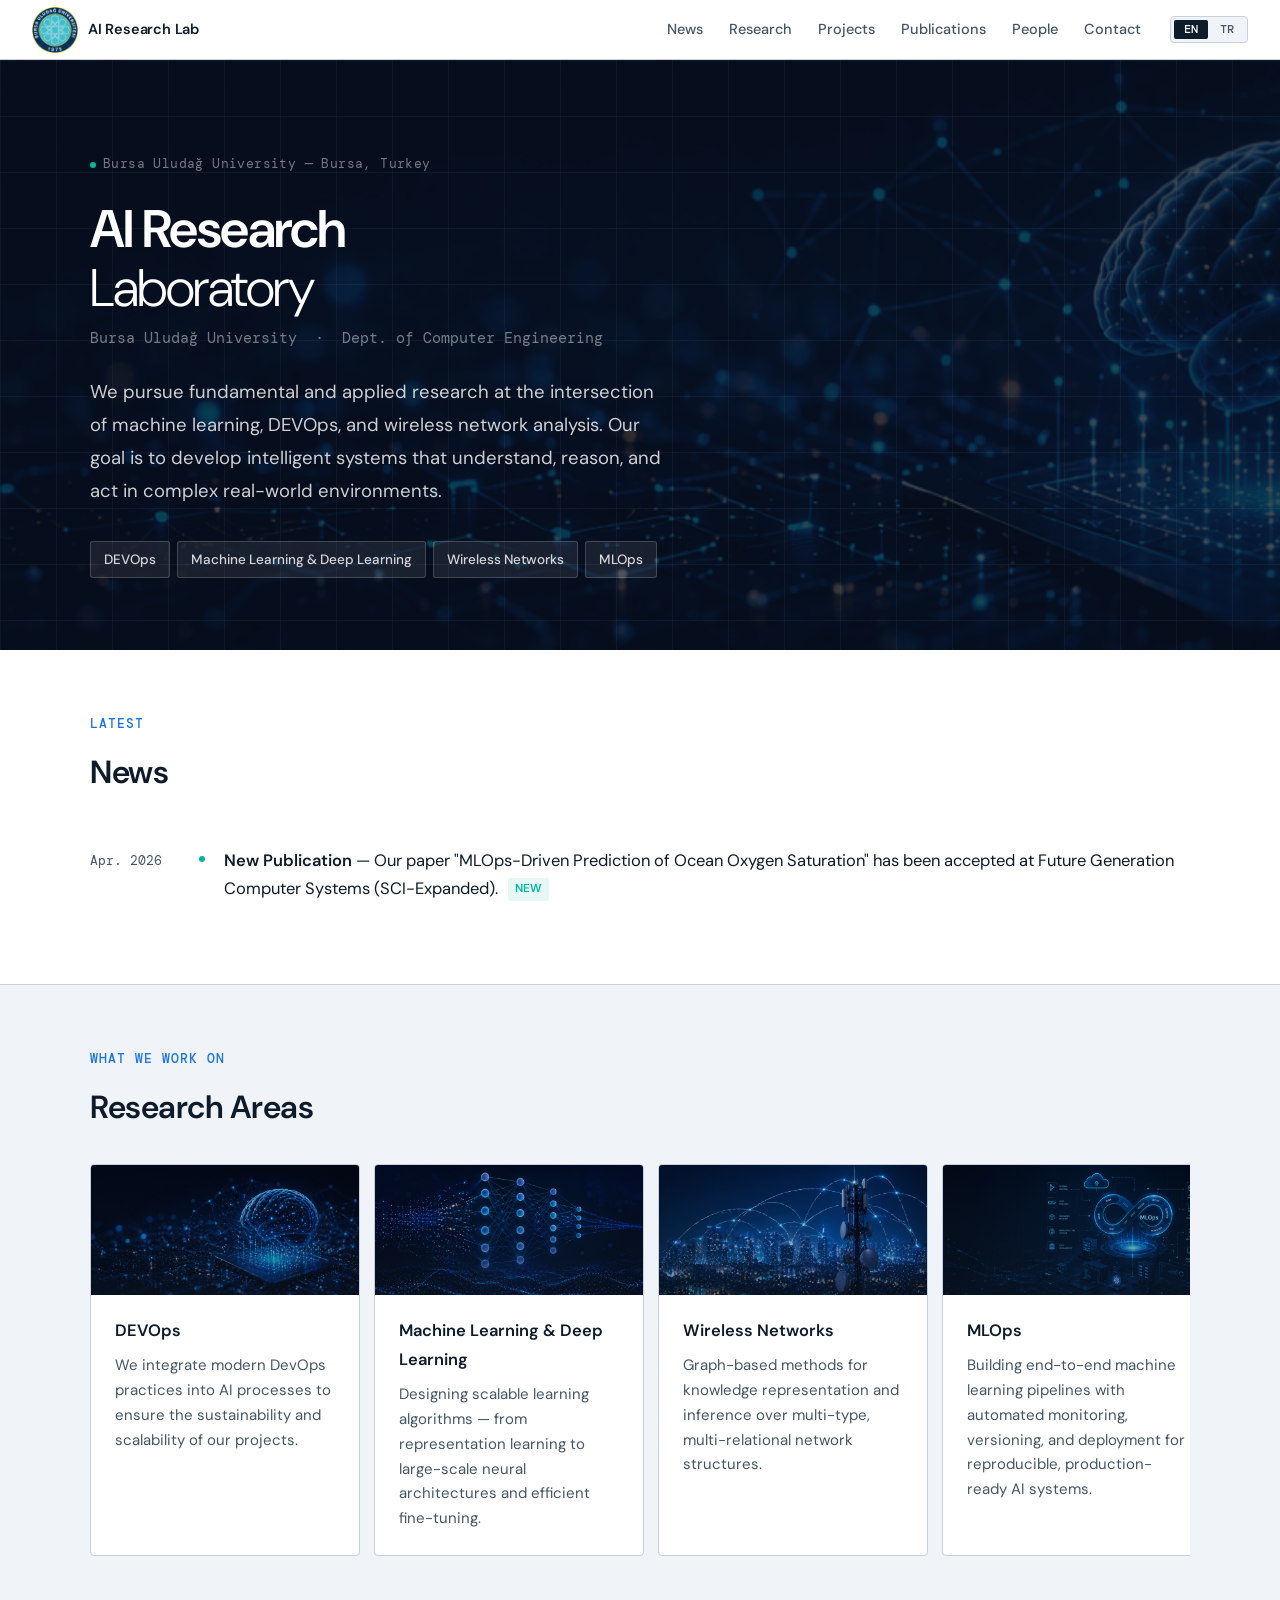
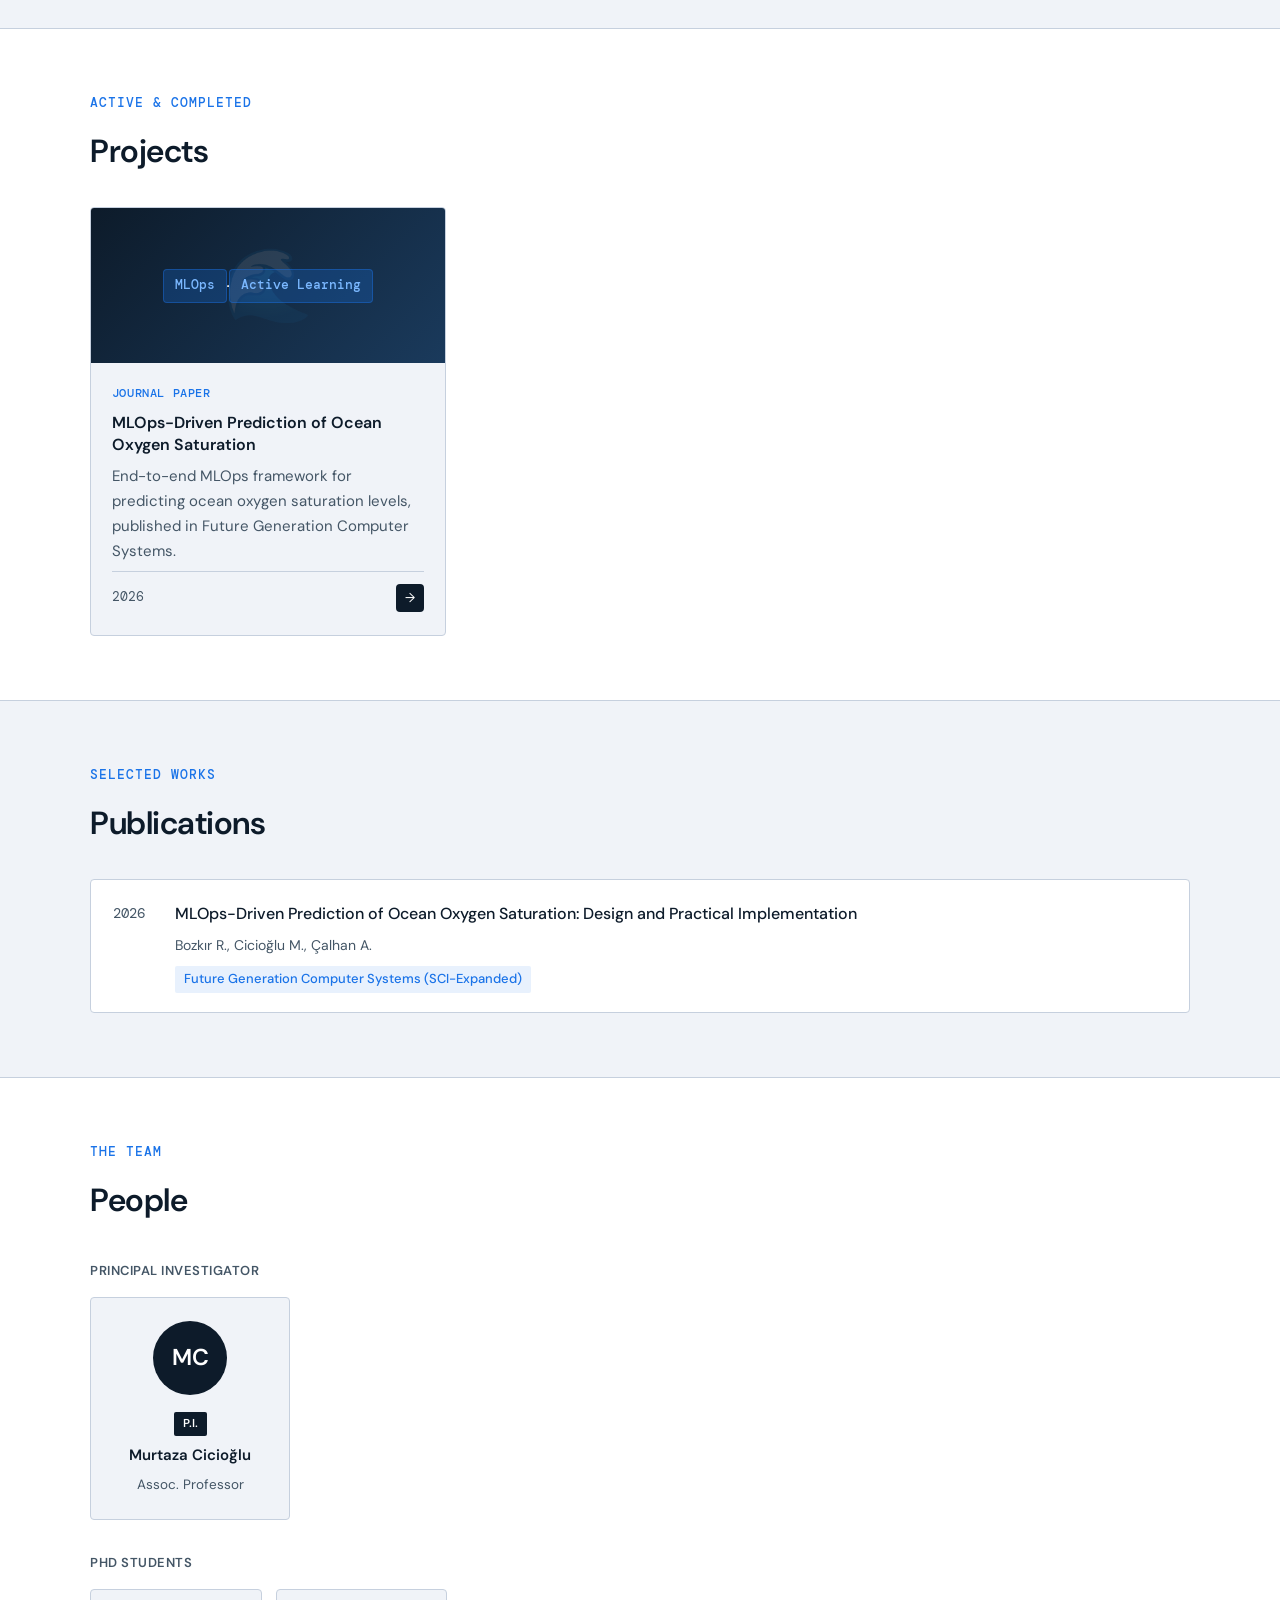
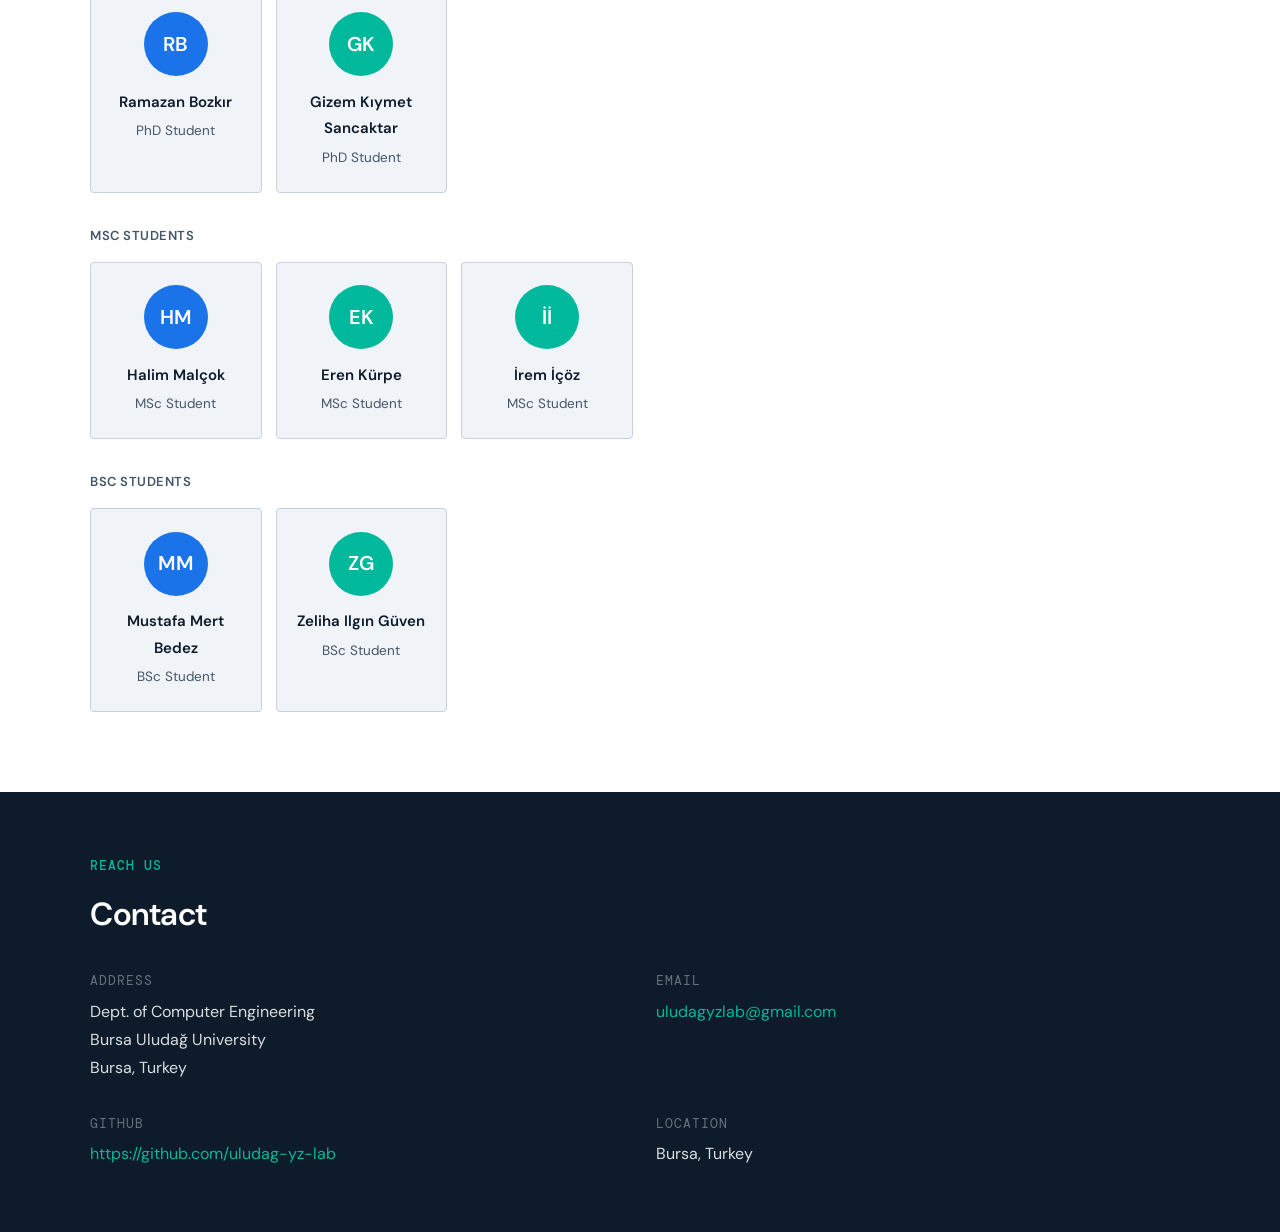
==== index.html @ 57ccf808 "initial website" ====
<!DOCTYPE html>
<html lang="en">
<head>
  <meta charset="UTF-8" />
  <meta name="viewport" content="width=device-width, initial-scale=1.0"/>
  <title>UAIRL — Uludağ University AI Research Lab</title>
  <link href="https://fonts.googleapis.com/css2?family=DM+Sans:ital,wght@0,300;0,400;0,500;0,600;1,300&family=DM+Mono:wght@400;500&display=swap" rel="stylesheet"/>
  <link rel="stylesheet" href="style.css"/>
  <script src="data/news.js"></script>
  <script src="data/people.js"></script>
  <style>
    /* ── NAV ── */
    nav {
      position: sticky; top: 0; z-index: 100;
      background: rgba(255,255,255,0.94); backdrop-filter: blur(12px);
      border-bottom: 1px solid var(--border);
      display: flex; align-items: center; justify-content: space-between;
      padding: 0 2rem; height: 60px;
      transition: box-shadow 0.2s;
    }
    nav.scrolled { box-shadow: 0 1px 12px rgba(13,27,42,.08); }
    .nav-brand { display: flex; align-items: center; gap: 10px; text-decoration: none; }
    .nav-name { font-size: 14.5px; font-weight: 600; color: var(--navy); letter-spacing: -0.2px; }

    .nav-right { display: flex; align-items: center; gap: 0.25rem; }
    .nav-links { display: flex; list-style: none; }
    .nav-links a {
      display: block; padding: 0 13px; line-height: 60px;
      font-size: 14.5px; font-weight: 500; color: var(--muted); text-decoration: none;
      border-bottom: 2px solid transparent;
      transition: color 0.15s, border-color 0.15s;
    }
    .nav-links a:hover, .nav-links a.active { color: var(--blue); border-color: var(--blue); }

    /* Language Switch */
    .lang-switch {
      display: flex; align-items: center;
      background: var(--bg); border: 1px solid var(--border);
      border-radius: var(--radius); padding: 3px; gap: 2px;
      margin-left: 0.75rem; flex-shrink: 0;
    }
    .lang-btn {
      font-family: var(--mono); font-size: 11.5px; font-weight: 500;
      padding: 4px 10px; border-radius: 2px; border: none;
      cursor: pointer; color: var(--muted); background: none;
      transition: background 0.15s, color 0.15s; line-height: 1;
    }
    .lang-btn.active { background: var(--navy); color: #fff; }
    .lang-btn:not(.active):hover { background: var(--border); }

    /* Hamburger */
    .hamburger {
      display: none; flex-direction: column; justify-content: center;
      gap: 5px; width: 36px; height: 36px;
      background: none; border: none; cursor: pointer; padding: 4px; margin-left: 0.5rem;
    }
    .hamburger span {
      display: block; height: 2px; background: var(--navy); border-radius: 1px;
      transition: transform 0.25s, opacity 0.2s; transform-origin: center;
    }
    .hamburger.open span:nth-child(1) { transform: translateY(7px) rotate(45deg); }
    .hamburger.open span:nth-child(2) { opacity: 0; }
    .hamburger.open span:nth-child(3) { transform: translateY(-7px) rotate(-45deg); }

    .mobile-menu {
      display: none; flex-direction: column;
      background: var(--white); border-bottom: 1px solid var(--border);
      padding: 0.5rem 1.5rem 1rem;
      position: sticky; top: 60px; z-index: 99;
    }
    .mobile-menu.open { display: flex; }
    .mobile-menu a {
      font-size: 16px; font-weight: 500; color: var(--muted);
      text-decoration: none; padding: 0.65rem 0;
      border-bottom: 1px solid var(--border);
    }
    .mobile-menu a:last-of-type { border-bottom: none; }
    .mobile-menu a:hover { color: var(--blue); }
    .mobile-lang-row {
      display: flex; gap: 8px; padding: 0.75rem 0 0.3rem;
      border-top: 1px solid var(--border); margin-top: 0.3rem;
    }

    /* Scroll Reveal */
    .reveal { opacity:0; transform:translateY(16px); transition:opacity .45s ease,transform .45s ease; }
    .reveal.visible { opacity:1; transform:none; }
    .reveal-stagger > * { opacity:0; transform:translateY(12px); transition:opacity .4s ease,transform .4s ease; }
    .reveal-stagger.visible > *:nth-child(1){ opacity:1;transform:none;transition-delay:.04s }
    .reveal-stagger.visible > *:nth-child(2){ opacity:1;transform:none;transition-delay:.10s }
    .reveal-stagger.visible > *:nth-child(3){ opacity:1;transform:none;transition-delay:.16s }
    .reveal-stagger.visible > *:nth-child(4){ opacity:1;transform:none;transition-delay:.22s }
    .reveal-stagger.visible > *:nth-child(5){ opacity:1;transform:none;transition-delay:.28s }
    .reveal-stagger.visible > *:nth-child(6){ opacity:1;transform:none;transition-delay:.34s }
    .reveal-stagger.visible > *:nth-child(7){ opacity:1;transform:none;transition-delay:.40s }

    /* ── HERO ──
       Arkaplan görseli: images/image_a.png
       Değiştirmek için: background-image satırını düzenle
       Kaldırmak için: background-image satırını sil (koyu lacivert kalır) */
    .hero {
      background-color: var(--navy);
      background-image: url('images/image_a.png');
      background-size: cover;
      background-position: center 40%;
      padding: 5.5rem 2rem 4.5rem;
      position: relative; overflow: hidden;
    }
    /* Koyu overlay — opaklığı artırırsan görsel azalır, azaltırsan artar (0–1 arası) */
    .hero::before {
      content: ''; position: absolute; inset: 0;
      background: rgba(9, 18, 32, 0.76);
      pointer-events: none;
    }
    /* Izgara deseni */
    .hero::after {
      content: ''; position: absolute; inset: 0; z-index: 1;
      background-image:
        linear-gradient(rgba(255,255,255,.04) 1px, transparent 1px),
        linear-gradient(90deg, rgba(255,255,255,.04) 1px, transparent 1px);
      background-size: 56px 56px;
      pointer-events: none;
    }
    .hero-inner { max-width: var(--max-w); margin: 0 auto; position: relative; z-index: 2; }
    .hero-tag {
      display: inline-flex; align-items: center; gap: 7px;
      font-family: var(--mono); font-size: 12.5px; color: rgba(255,255,255,.45);
      margin-bottom: 1.5rem; letter-spacing: .4px;
    }
    .hero-tag-dot { width: 6px; height: 6px; background: var(--teal); border-radius: 50%; flex-shrink: 0; }
    .hero h1 { font-size: clamp(2.1rem, 4.5vw, 3.3rem); font-weight: 300; color: #fff; line-height: 1.12; letter-spacing: -1.5px; margin-bottom: .5rem; }
    .hero h1 strong { font-weight: 600; }
    .hero-sub { font-size: 14.5px; color: rgba(255,255,255,.45); font-family: var(--mono); margin-bottom: 1.5rem; }
    .hero p { font-size: 18.5px; color: rgba(255,255,255,.8); max-width: 580px; line-height: 1.8; margin-bottom: 2rem; }
    .hero-badges { display: flex; flex-wrap: wrap; gap: 7px; }
    .badge {
      font-size: 13.5px; font-weight: 500; padding: 6px 13px;
      border-radius: 3px; border: 1px solid rgba(255,255,255,.18);
      color: rgba(255,255,255,.82); background: rgba(255,255,255,.08);
    }

    /* ── SECTIONS ── */
    section { padding: 4rem 2rem; }
    .section-inner { max-width: var(--max-w); margin: 0 auto; }
    .section-label {
      font-family: var(--mono); font-size: 12.5px; font-weight: 500;
      color: var(--blue); letter-spacing: 1px; text-transform: uppercase; margin-bottom: .5rem;
    }
    .section-title { font-size: 2rem; font-weight: 600; color: var(--navy); letter-spacing: -.5px; margin-bottom: 1.8rem; }
    .divider { border: none; border-top: 1px solid var(--border); }

    /* ── NEWS ── */
    #news { background: var(--white); }
    .news-list { display: flex; flex-direction: column; }
    .news-item { display: flex; gap: 1.2rem; align-items: flex-start; padding: 1.15rem 0; border-bottom: 1px solid var(--border); }
    .news-item:last-child { border-bottom: none; }
    .news-date { font-family: var(--mono); font-size: 13px; color: var(--muted); min-width: 90px; padding-top: 3px; }
    .news-dot { width: 6px; height: 6px; border-radius: 50%; background: var(--teal); margin-top: 9px; flex-shrink: 0; }
    .news-text { font-size: 16.5px; color: var(--text); line-height: 1.65; }
    .news-text strong { font-weight: 600; }
    .tag-new { display: inline-block; font-size: 11.5px; font-weight: 600; background: var(--teal-lt); color: var(--teal); padding: 2px 7px; border-radius: 2px; margin-left: 6px; vertical-align: middle; }

    /* ── RESEARCH ──
       Her kartın üstünde bir görsel var.
       Görseli değiştirmek için ilgili kartın style="background-image:url(...)" kısmını düzenle.
       Görseli kaldırmak için <div class="rc-thumb"> satirini tamamen sil. */
    #research { background: var(--bg); }
    .research-grid {
      display: flex;
      gap: 14px;
      overflow-x: auto;
      scroll-snap-type: x mandatory;
      -webkit-overflow-scrolling: touch;
      padding-bottom: 8px;           /* scrollbar için küçük boşluk */
    }
    .research-grid::-webkit-scrollbar { height: 5px; }
    .research-grid::-webkit-scrollbar-track { background: var(--border); border-radius: 99px; }
    .research-grid::-webkit-scrollbar-thumb { background: var(--white); border-radius: 99px; }
    .research-card { flex: 0 0 270px; scroll-snap-align: start; background: var(--white); border: 1px solid var(--border); border-radius: var(--radius); overflow: hidden; transition: box-shadow .2s, transform .2s; }
    .research-card:hover { box-shadow: 0 4px 18px rgba(13,27,42,.09); transform: translateY(-2px); }
    /* Kart üst görseli */
    .rc-thumb {
      height: 130px;
      background-size: cover; background-position: center;
      position: relative;
    }
    .rc-thumb::after {
      content: ''; position: absolute; inset: 0;
      background: linear-gradient(to bottom, rgba(13,27,42,.15), rgba(13,27,42,.55));
    }
    .rc-body { padding: 1.4rem 1.5rem 1.5rem; }
    .rc-body h3 { font-size: 16.5px; font-weight: 600; margin-bottom: .45rem; color: var(--navy); }
    .rc-body p  { font-size: 15px; color: var(--muted); line-height: 1.65; }

    /* ── PROJECTS ── */
    #projects { background: var(--white); }
    .projects-grid { display: grid; grid-template-columns: repeat(auto-fill, minmax(300px, 1fr)); gap: 16px; }
    .project-card { background: var(--bg); border: 1px solid var(--border); border-radius: var(--radius); overflow: hidden; text-decoration: none; display: flex; flex-direction: column; transition: box-shadow .2s, transform .2s; }
    .project-card:hover { box-shadow: 0 4px 18px rgba(13,27,42,.09); transform: translateY(-2px); }
    .project-thumb { height: 155px; display: flex; align-items: center; justify-content: center; position: relative; overflow: hidden; }
    .project-thumb-bg { position: absolute; inset: 0; display: flex; align-items: center; justify-content: center; font-size: 72px; opacity: .1; user-select: none; }
    .project-thumb-label { font-family: var(--mono); font-size: 12.5px; font-weight: 500; padding: 5px 11px; border-radius: var(--radius); z-index: 1; }
    .project-body { padding: 1.2rem 1.3rem 1.4rem; flex: 1; display: flex; flex-direction: column; gap: .5rem; }
    .project-type { font-family: var(--mono); font-size: 12px; font-weight: 500; color: var(--blue); letter-spacing: .6px; text-transform: uppercase; }
    .project-card h3 { font-size: 16px; font-weight: 600; color: var(--navy); line-height: 1.4; }
    .project-card p  { font-size: 15px; color: var(--muted); line-height: 1.65; flex: 1; }
    .project-footer { display: flex; align-items: center; justify-content: space-between; padding-top: .75rem; border-top: 1px solid var(--border); margin-top: auto; }
    .project-year { font-family: var(--mono); font-size: 12.5px; color: var(--muted); }
    .project-arrow { width: 28px; height: 28px; border-radius: var(--radius); background: var(--navy); color: #fff; display: flex; align-items: center; justify-content: center; font-size: 13px; transition: background .15s; }
    .project-card:hover .project-arrow { background: var(--blue); }

    /* ── PUBLICATIONS ── */
    #publications { background: var(--bg); }
    .pub-list { display: flex; flex-direction: column; gap: 12px; }
    .pub-item { background: var(--white); border: 1px solid var(--border); border-radius: var(--radius); padding: 1.2rem 1.4rem; display: flex; gap: 1.2rem; align-items: flex-start; }
    .pub-year { font-family: var(--mono); font-size: 13.5px; color: var(--muted); min-width: 42px; padding-top: 2px; }
    .pub-title { font-size: 16px; font-weight: 500; color: var(--navy); margin-bottom: 5px; }
    .pub-authors { font-size: 14px; color: var(--muted); margin-bottom: 6px; }
    .pub-venue { display: inline-block; font-size: 13px; font-weight: 500; background: var(--blue-lt); color: var(--blue); padding: 2px 9px; border-radius: 2px; }

    /* ── PEOPLE ── */
    #people { background: var(--white); }
    .people-grid { display: grid; grid-template-columns: repeat(auto-fill, minmax(160px, 1fr)); gap: 14px; margin-bottom: 1rem; }
    /* Kişi kartları — tıklanabilir */
    .person-card {
      background: var(--bg); border: 1px solid var(--border); border-radius: var(--radius);
      padding: 1.4rem 1rem; text-align: center;
      cursor: pointer;
      transition: box-shadow .2s, transform .2s, border-color .2s;
    }
    .person-card:hover { box-shadow: 0 4px 18px rgba(13,27,42,.1); transform: translateY(-2px); border-color: var(--blue); }
    .person-avatar { width: 64px; height: 64px; border-radius: 50%; margin: 0 auto .8rem; display: flex; align-items: center; justify-content: center; font-size: 20px; font-weight: 600; color: #fff; overflow: hidden; }
    .person-avatar img { width: 100%; height: 100%; object-fit: cover; border-radius: 50%; display: block; }
    .person-card h4 { font-size: 15px; font-weight: 600; color: var(--navy); margin-bottom: 4px; }
    .person-card p  { font-size: 13.5px; color: var(--muted); }
    .person-pi .person-avatar { width: 74px; height: 74px; font-size: 23px; }
    .pi-badge { font-size: 11.5px; font-weight: 600; background: var(--navy); color: #fff; padding: 2px 9px; border-radius: 2px; display: inline-block; margin-bottom: 6px; }
    .people-section-title { font-size: 13px; font-weight: 600; color: var(--muted); letter-spacing: .5px; text-transform: uppercase; margin: 2rem 0 .9rem; }
    /* PI grid: tek kart olduğu için genişliği sınırla */
    #piGrid { max-width: 200px; margin-bottom: 2rem; }

    /* ── KİŞİ MODAL ── */
    .person-modal-overlay {
      display: none; position: fixed; inset: 0; z-index: 200;
      background: rgba(9,18,32,.6); backdrop-filter: blur(5px);
      align-items: center; justify-content: center;
      padding: 1rem;
    }
    .person-modal-overlay.open { display: flex; }
    .person-modal {
      background: var(--white); border: 1px solid var(--border);
      border-radius: var(--radius); padding: 2rem;
      max-width: 380px; width: 100%; position: relative;
    }
    .person-modal-close {
      position: absolute; top: .9rem; right: .9rem;
      background: none; border: none; cursor: pointer;
      font-size: 18px; color: var(--muted); line-height: 1; padding: 5px;
      border-radius: 2px; transition: color .15s, background .15s;
    }
    .person-modal-close:hover { color: var(--text); background: var(--bg); }
    .person-modal-avatar {
      width: 88px; height: 88px; border-radius: 50%;
      margin: 0 auto 1.1rem; display: flex;
      align-items: center; justify-content: center;
      font-size: 28px; font-weight: 600; color: #fff; overflow: hidden;
    }
    .person-modal-avatar img { width: 100%; height: 100%; object-fit: cover; border-radius: 50%; display: block; }
    .person-modal-name { font-size: 19px; font-weight: 600; color: var(--navy); text-align: center; margin-bottom: 4px; }
    .person-modal-role { font-size: 13.5px; color: var(--muted); text-align: center; font-family: var(--mono); margin-bottom: 1.2rem; }
    .person-modal-bio { font-size: 15px; color: var(--text); line-height: 1.7; margin-bottom: 1.2rem; }
    .person-modal-links { display: flex; flex-wrap: wrap; gap: 8px; justify-content: center; }
    .person-modal-link {
      display: inline-flex; align-items: center; gap: 6px;
      font-size: 13.5px; font-weight: 500; padding: 7px 14px;
      border-radius: var(--radius); border: 1px solid var(--border);
      color: var(--navy); text-decoration: none;
      transition: background .15s, border-color .15s, color .15s;
    }
    .person-modal-link:hover { background: var(--bg); border-color: var(--blue); color: var(--blue); }
    .person-modal-link svg { width: 15px; height: 15px; flex-shrink: 0; }

    /* ── CONTACT ── */
    #contact { background: var(--navy); color: rgba(255,255,255,.78); }
    #contact .section-label { color: var(--teal); }
    #contact .section-title { color: #fff; }
    .contact-grid { display: grid; grid-template-columns: 1fr 1fr; gap: 2rem; }
    .contact-item { display: flex; flex-direction: column; gap: 5px; }
    .contact-item label { font-size: 12.5px; font-family: var(--mono); color: rgba(255,255,255,.38); letter-spacing: 1px; text-transform: uppercase; }
    .contact-item span  { font-size: 16px; color: rgba(255,255,255,.85); }
    .contact-item a     { color: var(--teal); text-decoration: none; font-size: 16px; }

    /* ── RESPONSIVE ── */
    @media (max-width: 700px) {
      nav { padding: 0 1rem; }
      .nav-links { display: none; }
      .lang-switch { display: none; }
      .hamburger { display: flex; }
      section { padding: 2.75rem 1.25rem; }
      .hero { padding: 3rem 1.25rem; }
      .contact-grid { grid-template-columns: 1fr; }
      #piGrid { max-width: 100%; }
    }
  </style>
</head>
<body>

<!-- NAV -->
<nav id="mainNav">
  <a class="nav-brand" href="#">
    <img src="images/buu_logo.png" alt="Uludag Logo" width="46" height="auto">
    <span class="nav-name">AI Research Lab</span>
  </a>
  <div class="nav-right">
    <ul class="nav-links" id="navLinks">
      <li><a href="#news"         data-i18n="nav.news">News</a></li>
      <li><a href="#research"     data-i18n="nav.research">Research</a></li>
      <li><a href="#projects"     data-i18n="nav.projects">Projects</a></li>
      <li><a href="#publications" data-i18n="nav.publications">Publications</a></li>
      <li><a href="#people"       data-i18n="nav.people">People</a></li>
      <li><a href="#contact"      data-i18n="nav.contact">Contact</a></li>
    </ul>
    <div class="lang-switch">
      <button class="lang-btn" id="btnEN" onclick="setLang('en')">EN</button>
      <button class="lang-btn" id="btnTR" onclick="setLang('tr')">TR</button>
    </div>
    <button class="hamburger" id="hamburger" aria-label="Toggle navigation" aria-expanded="false">
      <span></span><span></span><span></span>
    </button>
  </div>
</nav>

<!-- Mobil Drawer -->
<div class="mobile-menu" id="mobileMenu">
  <a href="#news"         onclick="closeMobile()" data-i18n="nav.news">News</a>
  <a href="#research"     onclick="closeMobile()" data-i18n="nav.research">Research</a>
  <a href="#projects"     onclick="closeMobile()" data-i18n="nav.projects">Projects</a>
  <a href="#publications" onclick="closeMobile()" data-i18n="nav.publications">Publications</a>
  <a href="#people"       onclick="closeMobile()" data-i18n="nav.people">People</a>
  <a href="#contact"      onclick="closeMobile()" data-i18n="nav.contact">Contact</a>
  <div class="mobile-lang-row">
    <button class="lang-btn" id="mobileBtnEN" onclick="setLang('en')">EN</button>
    <button class="lang-btn" id="mobileBtnTR" onclick="setLang('tr')">TR</button>
  </div>
</div>

<!-- HERO -->
<header class="hero">
  <div class="hero-inner">
    <div class="hero-tag">
      <span class="hero-tag-dot"></span>
      Bursa Uludağ University — Bursa, Turkey
    </div>
    <h1><strong data-i18n="hero.title1">AI Research</strong><br><span data-i18n="hero.title2">Laboratory</span></h1>
    <div class="hero-sub">Bursa Uludağ University &nbsp;&middot;&nbsp; <span data-i18n="hero.dept">Dept. of Computer Engineering</span></div>
    <p data-i18n="hero.desc">We pursue fundamental and applied research at the intersection of machine learning, DEVOps, and wireless network analysis. Our goal is to develop intelligent systems that understand, reason, and act in complex real-world environments.</p>
    <div class="hero-badges">
      <span class="badge" data-i18n="hero.badge1">DEVOps</span>
      <span class="badge" data-i18n="hero.badge2">Machine Learning &amp; Deep Learning</span>
      <span class="badge" data-i18n="hero.badge3">Wireless Networks</span>
	  <span class="badge" data-i18n="hero.badge4">MLOps</span>
    </div>
  </div>
</header>

<!-- NEWS -->
<section id="news">
  <div class="section-inner">
    <div class="section-label reveal" data-i18n="news.label">Latest</div>
    <div class="section-title reveal" data-i18n="news.title">News</div>
    <div class="news-list reveal-stagger" id="newsList">
      <!-- data/news.js'den otomatik doldurulur -->
    </div>
  </div>
</section>

<hr class="divider"/>

<!-- RESEARCH
     Kart görselleri: image_b → DEVOps, image_d → ML, image_c → Wireless Networks, images_e → MLOps
     Değiştirmek için style içindeki url('...') kısmını düzenle -->
<section id="research">
  <div class="section-inner">
    <div class="section-label reveal" data-i18n="research.label">What we work on</div>
    <div class="section-title reveal"  data-i18n="research.title">Research Areas</div>
    <div class="research-grid reveal-stagger">

      <div class="research-card">
        <div class="rc-thumb" style="background-image:url('images/image_b.png')"></div>
        <div class="rc-body">
          <h3 data-i18n="research.nlp.title">DEVOps</h3>
          <p  data-i18n="research.nlp.desc">We integrate modern DevOps practices into AI processes to ensure the sustainability and scalability of our projects.</p>
        </div>
      </div>

      <div class="research-card">
        <div class="rc-thumb" style="background-image:url('images/image_d.png')"></div>
        <div class="rc-body">
          <h3 data-i18n="research.ml.title">Machine Learning &amp; Deep Learning</h3>
          <p  data-i18n="research.ml.desc">Designing scalable learning algorithms — from representation learning to large-scale neural architectures and efficient fine-tuning.</p>
        </div>
      </div>

      <div class="research-card">
        <div class="rc-thumb" style="background-image:url('images/image_c.png')"></div>
        <div class="rc-body">
          <h3 data-i18n="research.net.title">Wireless Networks</h3>
          <p  data-i18n="research.net.desc">Graph-based methods for knowledge representation and inference over multi-type, multi-relational network structures.</p>
        </div>
      </div>

      <div class="research-card">
        <div class="rc-thumb" style="background-image:url('images/images_e.png')"></div>
        <div class="rc-body">
          <h3 data-i18n="research.mlops.title">MLOps</h3>
          <p  data-i18n="research.mlops.desc">Building end-to-end machine learning pipelines with automated monitoring, versioning, and deployment for reproducible, production-ready AI systems.</p>
        </div>
      </div>

    </div>
  </div>
</section>

<hr class="divider"/>

<!-- PROJECTS -->
<section id="projects">
  <div class="section-inner">
    <div class="section-label reveal" data-i18n="projects.label">Active &amp; completed</div>
    <div class="section-title reveal"  data-i18n="projects.title">Projects</div>
    <div class="projects-grid reveal-stagger">

      <a class="project-card" href="projects/mlops-ocean/index.html">
        <div class="project-thumb" style="background:linear-gradient(135deg,#0d1b2a,#1a3a5c)">
          <div class="project-thumb-bg">🌊</div>
          <span class="project-thumb-label" style="background:rgba(26,115,232,0.25);color:#7bb8ff;border:1px solid rgba(26,115,232,0.4)">MLOps</span>
          <hr/>
          <span class="project-thumb-label" style="background:rgba(26,115,232,0.25);color:#7bb8ff;border:1px solid rgba(26,115,232,0.4)">Active Learning</span>
        </div>
        <div class="project-body">
          <div class="project-type" data-i18n="projects.type.journal">Journal Paper</div>
          <h3 data-i18n="projects.p1.title">MLOps-Driven Prediction of Ocean Oxygen Saturation</h3>
          <p  data-i18n="projects.p1.desc">End-to-end MLOps framework for predicting ocean oxygen saturation levels, published in Future Generation Computer Systems.</p>
          <div class="project-footer">
            <span class="project-year">2026</span>
            <div class="project-arrow">→</div>
          </div>
        </div>
      </a>

    </div>
  </div>
</section>

<hr class="divider"/>

<!-- PUBLICATIONS -->
<section id="publications">
  <div class="section-inner">
    <div class="section-label reveal" data-i18n="pub.label">Selected works</div>
    <div class="section-title reveal"  data-i18n="pub.title">Publications</div>
    <div class="pub-list reveal-stagger">
      <div class="pub-item">
        <span class="pub-year">2026</span>
        <div>
          <div class="pub-title">MLOps-Driven Prediction of Ocean Oxygen Saturation: Design and Practical Implementation</div>
          <div class="pub-authors">Bozkır R., Cicioğlu M., Çalhan A.</div>
          <span class="pub-venue">Future Generation Computer Systems (SCI-Expanded)</span>
        </div>
      </div>
    </div>
  </div>
</section>

<hr class="divider"/>

<!-- PEOPLE — data/people.js'den otomatik doldurulur -->
<section id="people">
  <div class="section-inner">
    <div class="section-label reveal" data-i18n="people.label">The team</div>
    <div class="section-title reveal"  data-i18n="people.title">People</div>

    <div class="people-section-title" data-i18n="people.pi">Principal Investigator</div>
    <div class="people-grid reveal-stagger" id="piGrid"></div>

    <div class="people-section-title" data-i18n="people.phd">PhD Students</div>
    <div class="people-grid reveal-stagger" id="phdGrid"></div>

    <div class="people-section-title" data-i18n="people.msc">MSc Students</div>
    <div class="people-grid reveal-stagger" id="mscGrid"></div>

    <div class="people-section-title" data-i18n="people.bsc">BSc Students</div>
    <div class="people-grid reveal-stagger" id="bscGrid"></div>
  </div>
</section>

<!-- KİŞİ MODAL — JS tarafından doldurulur, doğrudan düzenleme gerekmez -->
<div class="person-modal-overlay" id="personModalOverlay" role="dialog" aria-modal="true">
  <div class="person-modal" id="personModal">
    <button class="person-modal-close" id="personModalClose" aria-label="Close">✕</button>
    <div class="person-modal-avatar" id="modalAvatar"></div>
    <div class="person-modal-name"   id="modalName"></div>
    <div class="person-modal-role"   id="modalRole"></div>
    <div class="person-modal-bio"    id="modalBio"></div>
    <div class="person-modal-links"  id="modalLinks"></div>
  </div>
</div>

<!-- CONTACT -->
<section id="contact">
  <div class="section-inner">
    <div class="section-label" data-i18n="contact.label">Reach us</div>
    <div class="section-title" data-i18n="contact.title">Contact</div>
    <div class="contact-grid reveal-stagger">
      <div class="contact-item">
        <label data-i18n="contact.address">Address</label>
        <span><span data-i18n="people.dept_short">Dept. of Computer Engineering</span><br>Bursa Uludağ University<br>Bursa, Turkey</span>
      </div>
      <div class="contact-item">
        <label>Email</label>
        <a>uludagyzlab@gmail.com</a>
      </div>
      <div class="contact-item">
        <label>GitHub</label>
        <a>https://github.com/uludag-yz-lab</a>
      </div>
      <div class="contact-item">
        <label data-i18n="contact.location">Location</label>
        <span>Bursa, Turkey</span>
      </div>
    </div>
  </div>
</section>

<!-- ════════════════════════════ JAVASCRIPT ════════════════════════════ -->
<script>

/* ══════════════════════════════════════════════════════════
   1. TRANSLATIONS
   ══════════════════════════════════════════════════════════ */
const i18n = {
  en: {
    "nav.news":"News","nav.research":"Research","nav.projects":"Projects",
    "nav.publications":"Publications","nav.people":"People","nav.contact":"Contact",

    "hero.title1":"AI Research","hero.title2":"Laboratory",
    "hero.dept":"Dept. of Computer Engineering",
    "hero.desc":"We pursue fundamental and applied research at the intersection of machine learning, DEVOps, and wireless network analysis. Our goal is to develop intelligent systems that understand, reason, and act in complex real-world environments.",
    "hero.badge1":"DEVOps","hero.badge2":"Machine Learning & Deep Learning","hero.badge3":"Wireless Networks","hero.badge4":"MLOps",

    "news.label":"Latest","news.title":"News",

    "research.label":"What we work on","research.title":"Research Areas",
    "research.nlp.title":"DEVOps",
    "research.nlp.desc":"We integrate modern DevOps practices into AI processes to ensure the sustainability and scalability of our projects.",
    "research.ml.title":"Machine Learning & Deep Learning",
    "research.ml.desc":"Designing scalable learning algorithms — from representation learning to large-scale neural architectures and efficient fine-tuning.",
    "research.net.title":"Wireless Networks",
    "research.net.desc":"Graph-based methods for knowledge representation and inference over multi-type, multi-relational network structures.",
    "research.mlops.title":"MLOps",
    "research.mlops.desc":"Building end-to-end machine learning pipelines with automated monitoring, versioning, and deployment for reproducible, production-ready AI systems.",

    "projects.label":"Active & completed","projects.title":"Projects",
    "projects.type.journal":"Journal Paper",
    "projects.p1.title":"MLOps-Driven Prediction of Ocean Oxygen Saturation",
    "projects.p1.desc":"End-to-end MLOps framework for predicting ocean oxygen saturation levels, published in Future Generation Computer Systems.",

    "pub.label":"Selected works","pub.title":"Publications",

    "people.label":"The team","people.title":"People",
    "people.pi":"Principal Investigator",
    "people.phd":"PhD Students","people.msc":"MSc Students","people.bsc":"BSc Students",
    "people.dept_short":"Dept. of Computer Engineering",

    "contact.label":"Reach us","contact.title":"Contact",
    "contact.address":"Address","contact.location":"Location",
  },
  tr: {
    "nav.news":"Haberler","nav.research":"Araştırma","nav.projects":"Projeler",
    "nav.publications":"Yayınlar","nav.people":"Ekip","nav.contact":"İletişim",

    "hero.title1":"Yapay Zeka Araştırma","hero.title2":"Laboratuvarı",
    "hero.dept":"Bilgisayar Mühendisliği Bölümü",
    "hero.desc":"Makine öğrenmesi, DEVOps ve kablosuz ağ analizi kesişiminde temel ve uygulamalı araştırmalar yürütüyoruz. Hedefimiz, karmaşık gerçek dünya ortamlarında anlayan, akıl yürüten ve harekete geçen zeki sistemler geliştirmektir.",
    "hero.badge1":"DEVOps","hero.badge2":"Makine Öğrenmesi ve Derin Öğrenme","hero.badge3":"Kablosuz Ağlar","hero.badge4":"MLOps",

    "news.label":"Son Gelişmeler","news.title":"Haberler",

    "research.label":"Çalışma Alanlarımız","research.title":"Araştırma Alanları",
    "research.nlp.title":"DEVOps",
    "research.nlp.desc":"Projelerimizin sürdürülebilirliğini ve ölçeklenebilirliğini sağlamak için modern DevOps pratiklerini AI süreçlerine entegre ediyoruz.",
    "research.ml.title":"Makine Öğrenmesi ve Derin Öğrenme",
    "research.ml.desc":"Temsil öğrenmesinden büyük ölçekli sinir mimarilerine ve verimli ince ayara kadar ölçeklenebilir öğrenme algoritmaları tasarlıyoruz.",
    "research.net.title":"Kablosuz Ağlar",
    "research.net.desc":"Çok tipli, çok ilişkili ağ yapıları üzerinde bilgi temsili ve çıkarım için graf tabanlı yöntemler geliştiriyoruz.",
    "research.mlops.title":"MLOps",
    "research.mlops.desc":"Üretim ortamına hazır, tekrarlanabilir yapay zeka sistemleri için otomatik izleme, versiyonlama ve dağıtım süreçleriyle uçtan uca makine öğrenmesi hatları kuruyoruz.",

    "projects.label":"Aktif ve tamamlananlar","projects.title":"Projeler",
    "projects.type.journal":"Dergi Makalesi",
    "projects.p1.title":"MLOps Odaklı Okyanus Oksijen Doygunluğu Tahmini",
    "projects.p1.desc":"Okyanus oksijen doygunluk seviyelerini tahmin etmek için uçtan uca MLOps çerçevesi, Future Generation Computer Systems'da yayınlandı.",

    "pub.label":"Seçili Çalışmalar","pub.title":"Yayınlar",

    "people.label":"Ekibimiz","people.title":"Ekip",
    "people.pi":"Araştırma Grubu Lideri",
    "people.phd":"Doktora Öğrencileri","people.msc":"Yüksek Lisans Öğrencileri","people.bsc":"Lisans Öğrencileri",
    "people.dept_short":"Bilgisayar Mühendisliği Bölümü",

    "contact.label":"Bize Ulaşın","contact.title":"İletişim",
    "contact.address":"Adres","contact.location":"Konum",
  }
};

/* ══════════════════════════════════════════════════════════
   2. DİL UYGULAMA
   ══════════════════════════════════════════════════════════ */
let currentLang = localStorage.getItem('lang') || 'en';

function setLang(lang) {
  currentLang = lang;
  localStorage.setItem('lang', lang);

  document.querySelectorAll('[data-i18n]').forEach(el => {
    const key = el.getAttribute('data-i18n');
    if (i18n[lang][key] !== undefined) el.textContent = i18n[lang][key];
  });
  document.documentElement.lang = lang;

  document.querySelectorAll('.lang-btn').forEach(btn => {
    const isEN = btn.id === 'btnEN' || btn.id === 'mobileBtnEN';
    btn.classList.toggle('active', (lang === 'en' && isEN) || (lang === 'tr' && !isEN));
  });

  if (window._newsData) renderNews(window._newsData, lang);
  renderPeople(lang);
}

/* ══════════════════════════════════════════════════════════
   3. NEWS — data/news.js'den gelir. Yeni haber için news.js'i düzenle.
   ══════════════════════════════════════════════════════════ */
function renderNews(data, lang) {
  const container = document.getElementById('newsList');
  const newLabel = lang === 'tr' ? 'YENİ' : 'NEW';
  container.innerHTML = data.map((item, i) => {
    const loc = item[lang];
    const newTag = (i === 0 && item.highlight)
      ? ` <span class="tag-new">${newLabel}</span>` : '';
    return `
      <div class="news-item">
        <span class="news-date">${item.date}</span>
        <div class="news-dot"></div>
        <div class="news-text"><strong>${loc.title}</strong> — ${loc.text}${newTag}</div>
      </div>`;
  }).join('');
}

window._newsData = newsData;
renderNews(newsData, currentLang);

/* ══════════════════════════════════════════════════════════
   4. PEOPLE — data/people.js'den gelir. Kişi bilgileri için people.js'i düzenle.
   ══════════════════════════════════════════════════════════ */

/* isim → kişi objesi arama tablosu */
const personLookup = {};
try {
  [...peopleData.pi, ...peopleData.phd, ...peopleData.msc, ...peopleData.bsc].forEach(p => {
    personLookup[p.name] = p;
  });
} catch(e) {
  console.warn('people.js yüklenemedi:', e);
}

function personCardHTML(person, lang, isPI) {
  const avatarInner = person.photo
    ? `<img src="${person.photo}" alt="${person.name}">`
    : person.initials;
  const avatarBg = person.photo ? '' : `style="background:${person.color}"`;
  const piLabel  = isPI ? `<span class="pi-badge">P.I.</span>` : '';

  return `
    <div class="person-card${isPI ? ' person-pi' : ''}"
         data-person-name="${person.name}"
         role="button" tabindex="0"
         aria-label="${person.name}">
      <div class="person-avatar" ${avatarBg}>${avatarInner}</div>
      ${piLabel}
      <h4>${person.name}</h4>
      <p>${person.role[lang]}</p>
    </div>`;
}

function renderPeople(lang) {
  document.getElementById('piGrid').innerHTML =
    peopleData.pi.map(p => personCardHTML(p, lang, true)).join('');
  document.getElementById('phdGrid').innerHTML =
    peopleData.phd.map(p => personCardHTML(p, lang, false)).join('');
  document.getElementById('mscGrid').innerHTML =
    peopleData.msc.map(p => personCardHTML(p, lang, false)).join('');
  document.getElementById('bscGrid').innerHTML =
    peopleData.bsc.map(p => personCardHTML(p, lang, false)).join('');

  document.querySelectorAll('.person-card[data-person-name]').forEach(card => {
    card.addEventListener('click',   () => openPersonModal(card.dataset.personName));
    card.addEventListener('keydown', e => { if (e.key === 'Enter') openPersonModal(card.dataset.personName); });
  });

  /* scroll reveal yeniden tetikle */
  if (typeof observer !== 'undefined') {
    ['piGrid', 'phdGrid', 'mscGrid', 'bscGrid'].forEach(id => {
      const el = document.getElementById(id);
      el.classList.remove('visible');
      observer.observe(el);
    });
  }
}

/* ── Kişi modalını aç ── */
function openPersonModal(name) {
  const person = personLookup[name];
  if (!person) return;
  const lang = currentLang;

  /* Avatar */
  const avatarEl = document.getElementById('modalAvatar');
  if (person.photo) {
    avatarEl.innerHTML = `<img src="${person.photo}" alt="${person.name}">`;
    avatarEl.style.background = 'transparent';
  } else {
    avatarEl.textContent   = person.initials;
    avatarEl.style.background = person.color;
  }

  document.getElementById('modalName').textContent = person.name;
  document.getElementById('modalRole').textContent = person.role[lang];

  /* Biyografi */
  const bio = person.bio[lang];
  const bioEl = document.getElementById('modalBio');
  bioEl.textContent   = bio;
  bioEl.style.display = bio ? 'block' : 'none';

  /* Linkler (sadece null olmayanlar gösterilir) */
  const links = [];
  if (person.linkedin) links.push(
    `<a class="person-modal-link" href="${person.linkedin}" target="_blank" rel="noopener">
      <svg viewBox="0 0 24 24" fill="currentColor"><path d="M16 8a6 6 0 0 1 6 6v7h-4v-7a2 2 0 0 0-4 0v7H10v-7a6 6 0 0 1 6-6z"/><rect x="2" y="9" width="4" height="12"/><circle cx="4" cy="4" r="2"/></svg>
      LinkedIn
    </a>`
  );
  if (person.scholar) links.push(
    `<a class="person-modal-link" href="${person.scholar}" target="_blank" rel="noopener">
      <svg viewBox="0 0 24 24" fill="none" stroke="currentColor" stroke-width="2" stroke-linecap="round" stroke-linejoin="round"><path d="M22 10v6M2 10l10-5 10 5-10 5z"/><path d="M6 12v5c3 3 9 3 12 0v-5"/></svg>
      Google Scholar
    </a>`
  );
  if (person.email) links.push(
    `<a class="person-modal-link" href="mailto:${person.email}">
      <svg viewBox="0 0 24 24" fill="none" stroke="currentColor" stroke-width="2" stroke-linecap="round" stroke-linejoin="round"><path d="M4 4h16c1.1 0 2 .9 2 2v12c0 1.1-.9 2-2 2H4c-1.1 0-2-.9-2-2V6c0-1.1.9-2 2-2z"/><polyline points="22,6 12,13 2,6"/></svg>
      Email
    </a>`
  );
  const linksEl = document.getElementById('modalLinks');
  linksEl.innerHTML   = links.join('');
  linksEl.style.display = links.length ? 'flex' : 'none';

  document.getElementById('personModalOverlay').classList.add('open');
  document.body.style.overflow = 'hidden';
}

/* ── Modalı kapat ── */
function closePersonModal() {
  document.getElementById('personModalOverlay').classList.remove('open');
  document.body.style.overflow = '';
}
document.getElementById('personModalClose').addEventListener('click', closePersonModal);
document.getElementById('personModalOverlay').addEventListener('click', e => {
  if (e.target === e.currentTarget) closePersonModal();
});
document.addEventListener('keydown', e => { if (e.key === 'Escape') closePersonModal(); });

/* ══════════════════════════════════════════════════════════
   5. SCROLL REVEAL — observer önce tanımlanmalı ki
      renderPeople() çağrıldığında hazır olsun
   ══════════════════════════════════════════════════════════ */
const observer = new IntersectionObserver(entries => {
  entries.forEach(e => {
    if (e.isIntersecting) { e.target.classList.add('visible'); observer.unobserve(e.target); }
  });
}, { threshold: 0.10 });

document.querySelectorAll('.reveal, .reveal-stagger').forEach(el => observer.observe(el));

/* ══════════════════════════════════════════════════════════
   6. INIT LANG
   ══════════════════════════════════════════════════════════ */
setLang(currentLang);

/* ══════════════════════════════════════════════════════════
   7. NAVBAR scroll gölgesi + aktif link
   ══════════════════════════════════════════════════════════ */
const nav        = document.getElementById('mainNav');
const navAnchors = document.querySelectorAll('.nav-links a');
const allSections= document.querySelectorAll('section[id]');

window.addEventListener('scroll', () => {
  nav.classList.toggle('scrolled', window.scrollY > 10);
  let current = '';
  allSections.forEach(sec => { if (window.scrollY >= sec.offsetTop - 90) current = sec.id; });
  navAnchors.forEach(a => { a.classList.toggle('active', a.getAttribute('href') === '#' + current); });
}, { passive: true });

/* ══════════════════════════════════════════════════════════
   8. HAMBURGER
   ══════════════════════════════════════════════════════════ */
const hamburger  = document.getElementById('hamburger');
const mobileMenu = document.getElementById('mobileMenu');
hamburger.addEventListener('click', () => {
  const isOpen = mobileMenu.classList.toggle('open');
  hamburger.classList.toggle('open', isOpen);
  hamburger.setAttribute('aria-expanded', String(isOpen));
});
function closeMobile() {
  mobileMenu.classList.remove('open');
  hamburger.classList.remove('open');
  hamburger.setAttribute('aria-expanded', 'false');
}

</script>
</body>
</html>
---- style.css ----
/* ═══════════════════════════════════════════════════════════════
   UAIRL — Ortak Tasarım Değerleri (Design Tokens)
   ───────────────────────────────────────────────────────────────
   Renk, yazı boyutu ve temel stiller burada tanımlanır.
   Tüm sayfalarda geçerlidir. Değiştirmek için sadece bu dosyayı düzenleyin.
   ═══════════════════════════════════════════════════════════════ */

*, *::before, *::after { box-sizing: border-box; margin: 0; padding: 0; }

:root {
  /* ── Renkler ──────────────────────────────────────── */
  --navy:     #0d1b2a;   /* Koyu lacivert — başlıklar, nav, footer */
  --blue:     #1a73e8;   /* Ana vurgu rengi */
  --blue-lt:  #e8f1fd;   /* Açık mavi arka plan */
  --teal:     #00b89c;   /* İkincil vurgu */
  --teal-lt:  #e6f8f5;   /* Açık teal arka plan */

  --text:     #0d1b2a;   /* Ana yazı rengi */
  --muted:    #445666;   /* İkincil yazı rengi — koyu tutmak okunurluğu artırır */
  --border:   #c6d0de;   /* Kenarlık rengi */
  --bg:       #f0f3f8;   /* Sayfa arka planı */
  --white:    #ffffff;

  /* ── Şekil ───────────────────────────────────────── */
  --radius: 4px;         /* Köşe yuvarlaklığı — 0 = tam keskin, 8 = yumuşak */

  /* ── Yazı Tipleri ────────────────────────────────── */
  --font: 'DM Sans', sans-serif;
  --mono: 'DM Mono', monospace;

  /* ── Düzen ───────────────────────────────────────── */
  --max-w: 1100px;
}

html { scroll-behavior: smooth; }

body {
  font-family: var(--font);
  color: var(--text);
  background: var(--bg);
  font-size: 17px;       /* ← Ana yazı boyutu — buradan tüm sayfayı büyütebilirsin */
  line-height: 1.75;
}
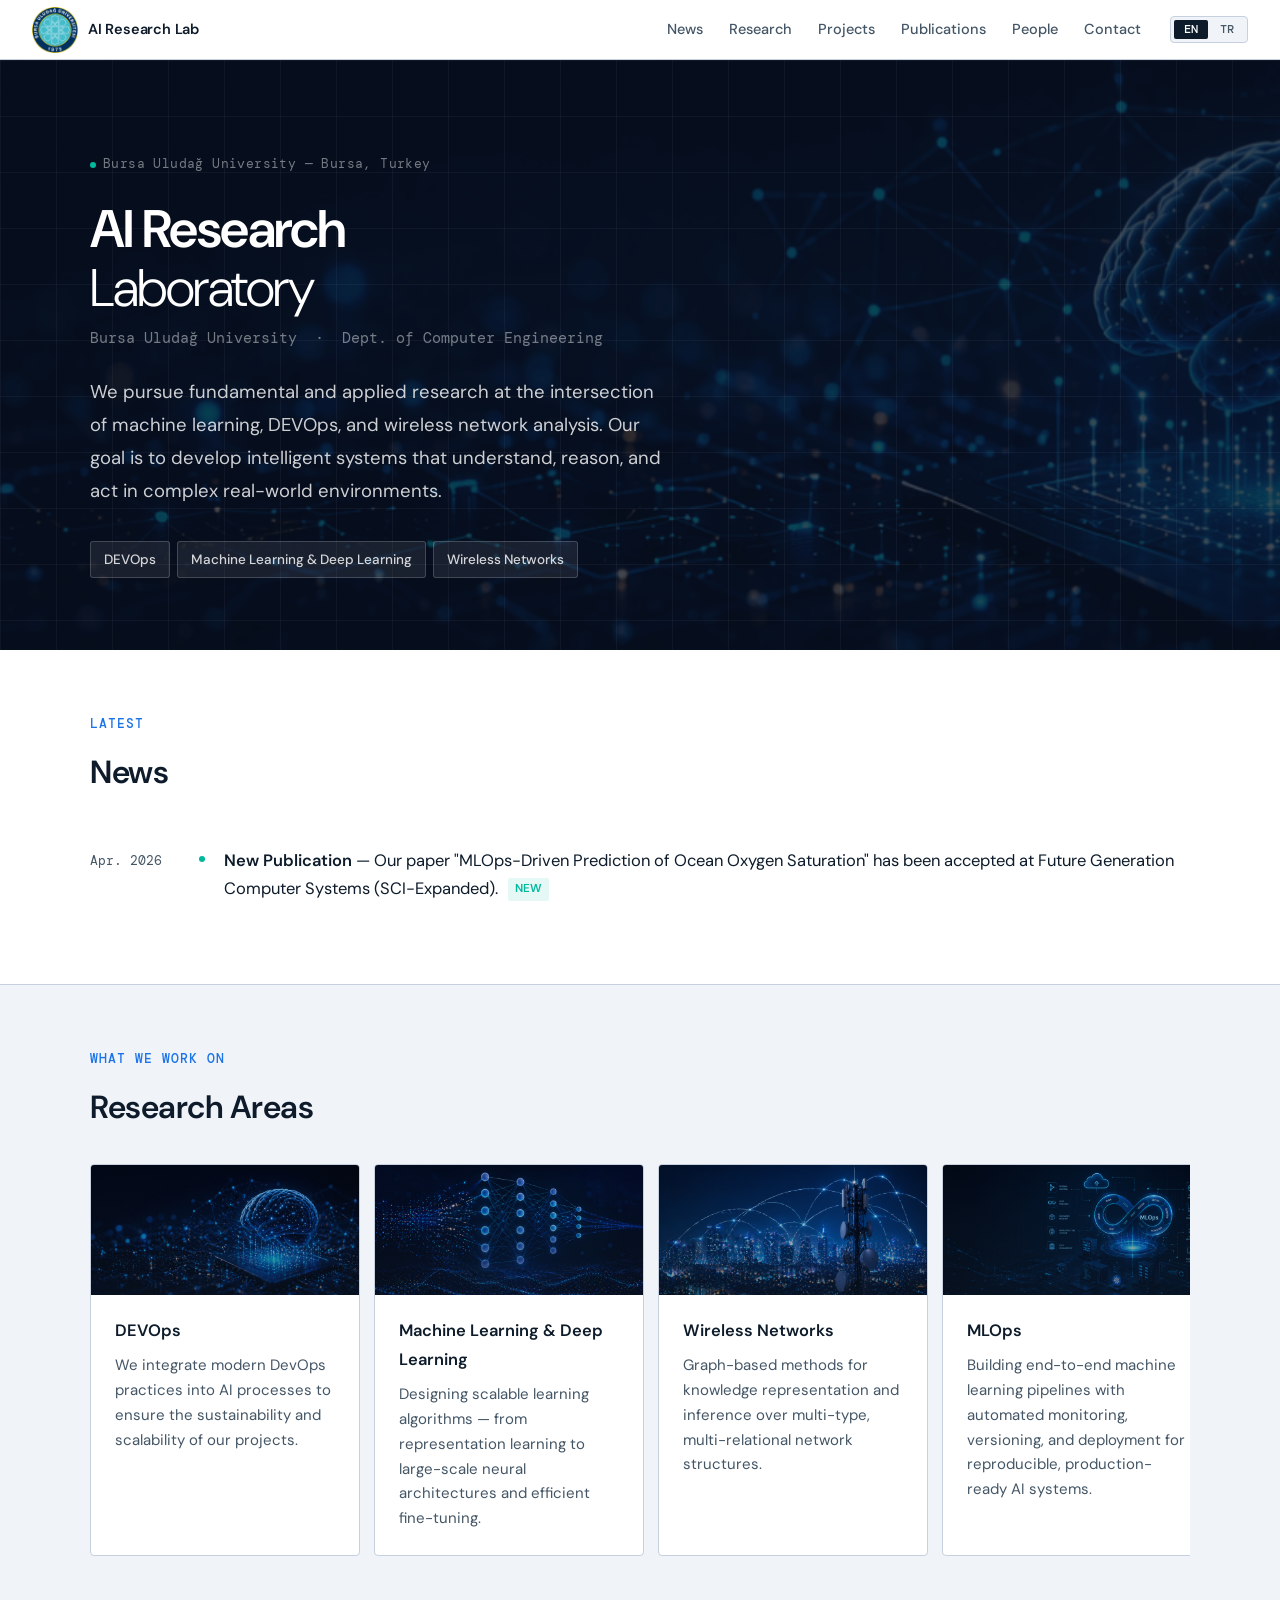
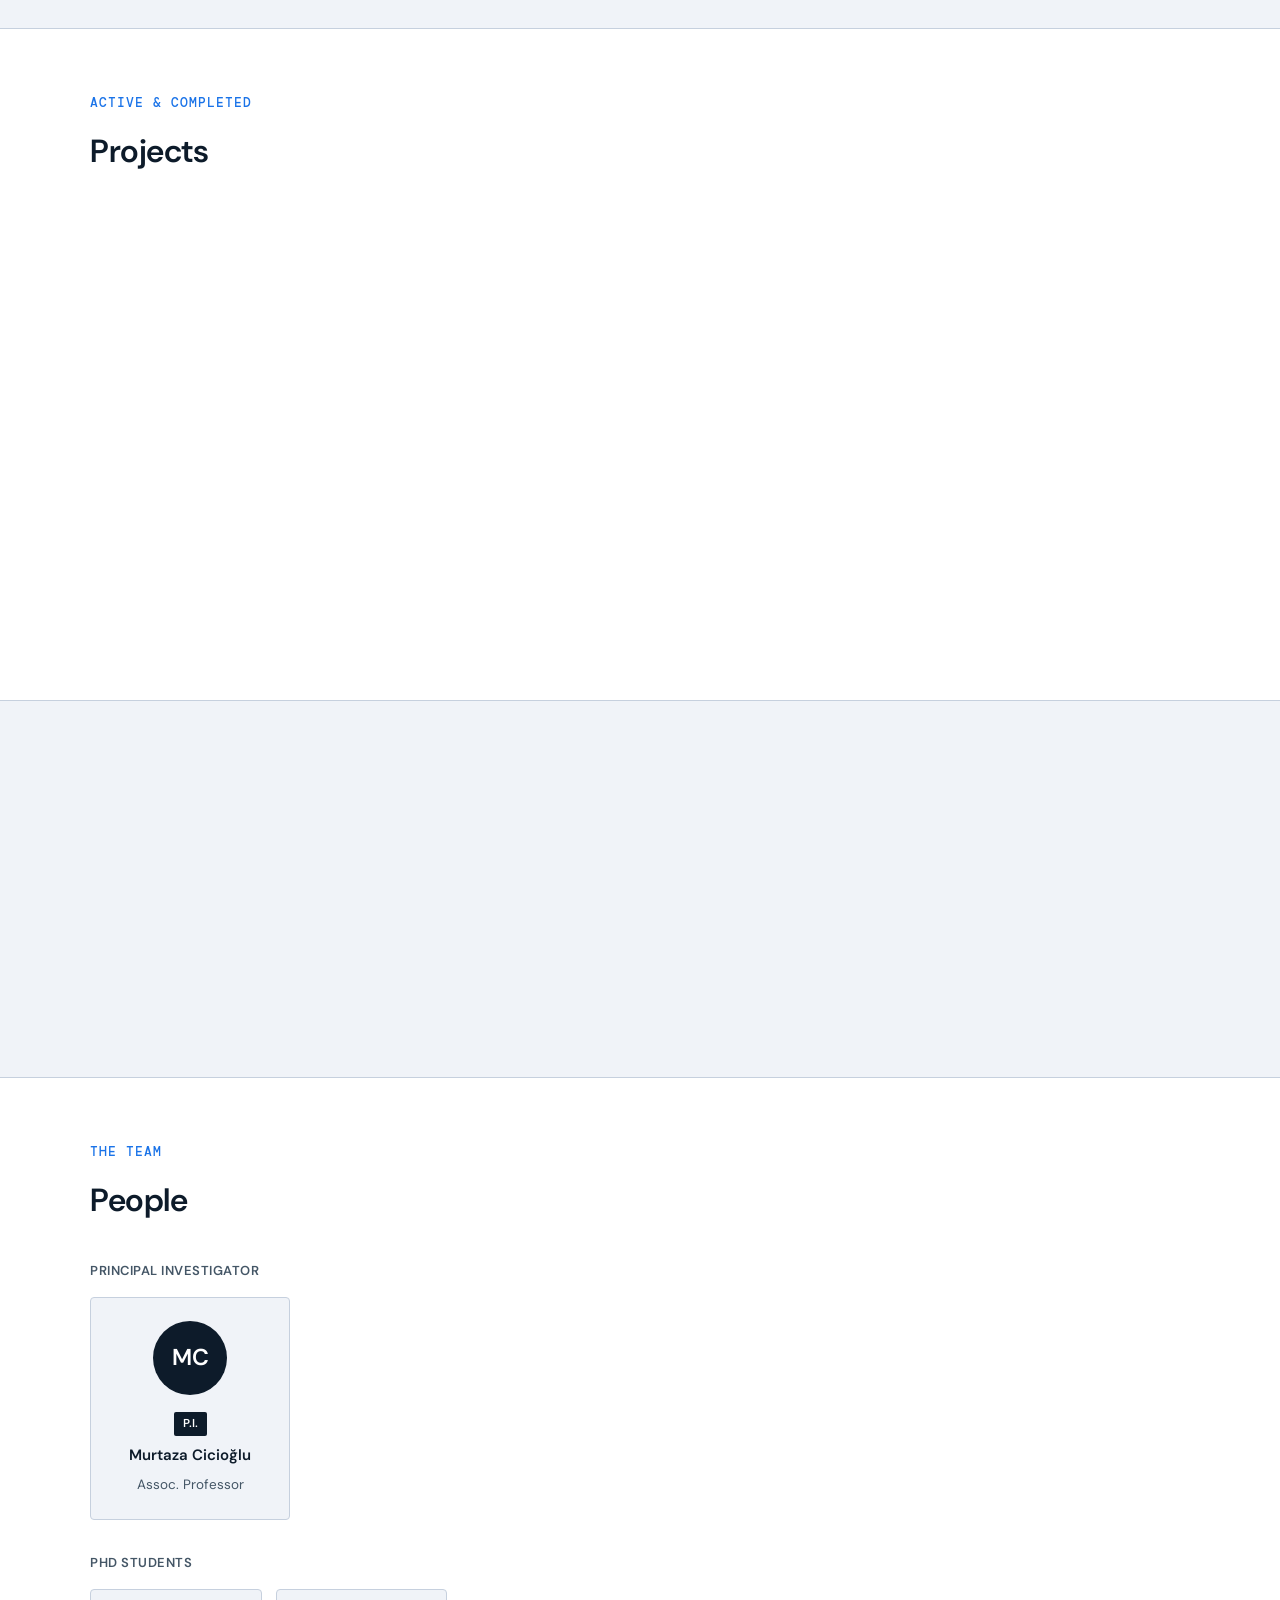
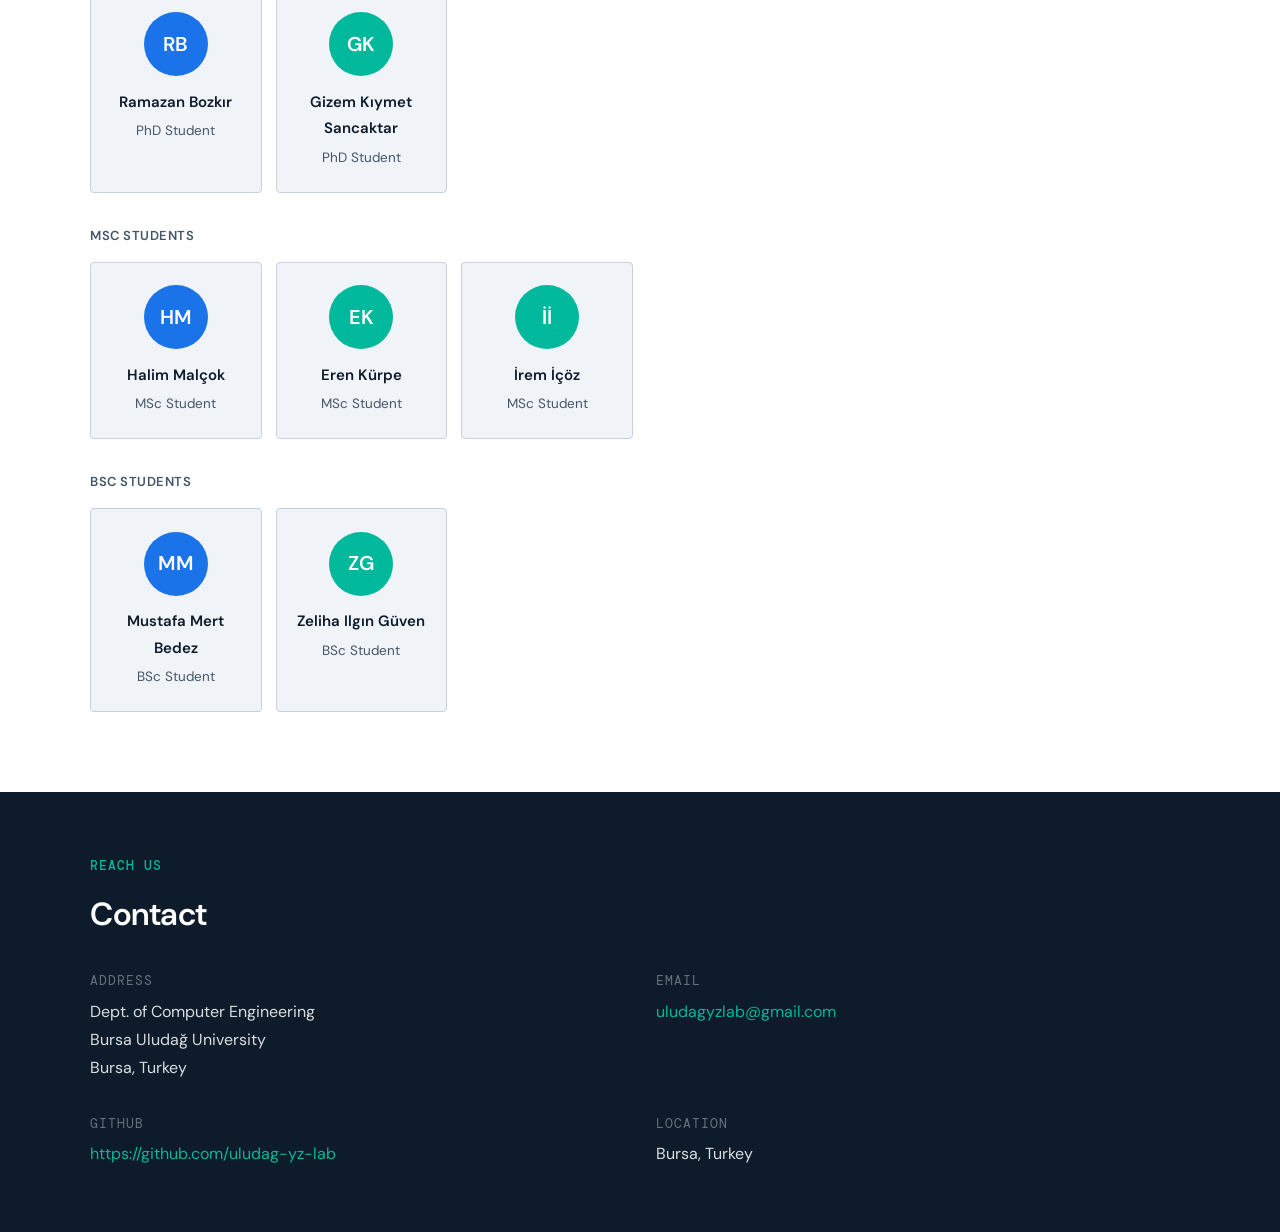
==== commit ff71d405: "update website" ====
--- a/index.html
+++ b/index.html
@@ -6,93 +6,12 @@
   <title>UAIRL — Uludağ University AI Research Lab</title>
   <link href="https://fonts.googleapis.com/css2?family=DM+Sans:ital,wght@0,300;0,400;0,500;0,600;1,300&family=DM+Mono:wght@400;500&display=swap" rel="stylesheet"/>
   <link rel="stylesheet" href="style.css"/>
+  <!-- Veri dosyaları — düzenlemek için sadece ilgili .js dosyasını aç -->
+  <script src="data/i18n.js"></script>
   <script src="data/news.js"></script>
   <script src="data/people.js"></script>
+  <script src="data/projects.js"></script>
   <style>
-    /* ── NAV ── */
-    nav {
-      position: sticky; top: 0; z-index: 100;
-      background: rgba(255,255,255,0.94); backdrop-filter: blur(12px);
-      border-bottom: 1px solid var(--border);
-      display: flex; align-items: center; justify-content: space-between;
-      padding: 0 2rem; height: 60px;
-      transition: box-shadow 0.2s;
-    }
-    nav.scrolled { box-shadow: 0 1px 12px rgba(13,27,42,.08); }
-    .nav-brand { display: flex; align-items: center; gap: 10px; text-decoration: none; }
-    .nav-name { font-size: 14.5px; font-weight: 600; color: var(--navy); letter-spacing: -0.2px; }
-
-    .nav-right { display: flex; align-items: center; gap: 0.25rem; }
-    .nav-links { display: flex; list-style: none; }
-    .nav-links a {
-      display: block; padding: 0 13px; line-height: 60px;
-      font-size: 14.5px; font-weight: 500; color: var(--muted); text-decoration: none;
-      border-bottom: 2px solid transparent;
-      transition: color 0.15s, border-color 0.15s;
-    }
-    .nav-links a:hover, .nav-links a.active { color: var(--blue); border-color: var(--blue); }
-
-    /* Language Switch */
-    .lang-switch {
-      display: flex; align-items: center;
-      background: var(--bg); border: 1px solid var(--border);
-      border-radius: var(--radius); padding: 3px; gap: 2px;
-      margin-left: 0.75rem; flex-shrink: 0;
-    }
-    .lang-btn {
-      font-family: var(--mono); font-size: 11.5px; font-weight: 500;
-      padding: 4px 10px; border-radius: 2px; border: none;
-      cursor: pointer; color: var(--muted); background: none;
-      transition: background 0.15s, color 0.15s; line-height: 1;
-    }
-    .lang-btn.active { background: var(--navy); color: #fff; }
-    .lang-btn:not(.active):hover { background: var(--border); }
-
-    /* Hamburger */
-    .hamburger {
-      display: none; flex-direction: column; justify-content: center;
-      gap: 5px; width: 36px; height: 36px;
-      background: none; border: none; cursor: pointer; padding: 4px; margin-left: 0.5rem;
-    }
-    .hamburger span {
-      display: block; height: 2px; background: var(--navy); border-radius: 1px;
-      transition: transform 0.25s, opacity 0.2s; transform-origin: center;
-    }
-    .hamburger.open span:nth-child(1) { transform: translateY(7px) rotate(45deg); }
-    .hamburger.open span:nth-child(2) { opacity: 0; }
-    .hamburger.open span:nth-child(3) { transform: translateY(-7px) rotate(-45deg); }
-
-    .mobile-menu {
-      display: none; flex-direction: column;
-      background: var(--white); border-bottom: 1px solid var(--border);
-      padding: 0.5rem 1.5rem 1rem;
-      position: sticky; top: 60px; z-index: 99;
-    }
-    .mobile-menu.open { display: flex; }
-    .mobile-menu a {
-      font-size: 16px; font-weight: 500; color: var(--muted);
-      text-decoration: none; padding: 0.65rem 0;
-      border-bottom: 1px solid var(--border);
-    }
-    .mobile-menu a:last-of-type { border-bottom: none; }
-    .mobile-menu a:hover { color: var(--blue); }
-    .mobile-lang-row {
-      display: flex; gap: 8px; padding: 0.75rem 0 0.3rem;
-      border-top: 1px solid var(--border); margin-top: 0.3rem;
-    }
-
-    /* Scroll Reveal */
-    .reveal { opacity:0; transform:translateY(16px); transition:opacity .45s ease,transform .45s ease; }
-    .reveal.visible { opacity:1; transform:none; }
-    .reveal-stagger > * { opacity:0; transform:translateY(12px); transition:opacity .4s ease,transform .4s ease; }
-    .reveal-stagger.visible > *:nth-child(1){ opacity:1;transform:none;transition-delay:.04s }
-    .reveal-stagger.visible > *:nth-child(2){ opacity:1;transform:none;transition-delay:.10s }
-    .reveal-stagger.visible > *:nth-child(3){ opacity:1;transform:none;transition-delay:.16s }
-    .reveal-stagger.visible > *:nth-child(4){ opacity:1;transform:none;transition-delay:.22s }
-    .reveal-stagger.visible > *:nth-child(5){ opacity:1;transform:none;transition-delay:.28s }
-    .reveal-stagger.visible > *:nth-child(6){ opacity:1;transform:none;transition-delay:.34s }
-    .reveal-stagger.visible > *:nth-child(7){ opacity:1;transform:none;transition-delay:.40s }
-
     /* ── HERO ──
        Arkaplan görseli: images/image_a.png
        Değiştirmek için: background-image satırını düzenle
@@ -105,7 +24,7 @@
       padding: 5.5rem 2rem 4.5rem;
       position: relative; overflow: hidden;
     }
-    /* Koyu overlay — opaklığı artırırsan görsel azalır, azaltırsan artar (0–1 arası) */
+    /* Koyu overlay — opaklığı artırırsan görsel azalır (0–1 arası) */
     .hero::before {
       content: ''; position: absolute; inset: 0;
       background: rgba(9, 18, 32, 0.76);
@@ -160,9 +79,9 @@
     .tag-new { display: inline-block; font-size: 11.5px; font-weight: 600; background: var(--teal-lt); color: var(--teal); padding: 2px 7px; border-radius: 2px; margin-left: 6px; vertical-align: middle; }
 
     /* ── RESEARCH ──
-       Her kartın üstünde bir görsel var.
-       Görseli değiştirmek için ilgili kartın style="background-image:url(...)" kısmını düzenle.
-       Görseli kaldırmak için <div class="rc-thumb"> satirini tamamen sil. */
+       Kart görselleri: image_b → DEVOps, image_d → ML, image_c → Wireless, images_e → MLOps
+       Değiştirmek için style içindeki url('...') kısmını düzenle
+       Kaldırmak için <div class="rc-thumb"> satırını tamamen sil */
     #research { background: var(--bg); }
     .research-grid {
       display: flex;
@@ -170,28 +89,21 @@
       overflow-x: auto;
       scroll-snap-type: x mandatory;
       -webkit-overflow-scrolling: touch;
-      padding-bottom: 8px;           /* scrollbar için küçük boşluk */
+      padding-bottom: 8px;
     }
     .research-grid::-webkit-scrollbar { height: 5px; }
     .research-grid::-webkit-scrollbar-track { background: var(--border); border-radius: 99px; }
-    .research-grid::-webkit-scrollbar-thumb { background: var(--white); border-radius: 99px; }
+    .research-grid::-webkit-scrollbar-thumb { background: var(--muted); border-radius: 99px; }
     .research-card { flex: 0 0 270px; scroll-snap-align: start; background: var(--white); border: 1px solid var(--border); border-radius: var(--radius); overflow: hidden; transition: box-shadow .2s, transform .2s; }
     .research-card:hover { box-shadow: 0 4px 18px rgba(13,27,42,.09); transform: translateY(-2px); }
-    /* Kart üst görseli */
-    .rc-thumb {
-      height: 130px;
-      background-size: cover; background-position: center;
-      position: relative;
-    }
-    .rc-thumb::after {
-      content: ''; position: absolute; inset: 0;
-      background: linear-gradient(to bottom, rgba(13,27,42,.15), rgba(13,27,42,.55));
-    }
+    .rc-thumb { height: 130px; background-size: cover; background-position: center; position: relative; }
+    .rc-thumb::after { content: ''; position: absolute; inset: 0; background: linear-gradient(to bottom, rgba(13,27,42,.15), rgba(13,27,42,.55)); }
     .rc-body { padding: 1.4rem 1.5rem 1.5rem; }
     .rc-body h3 { font-size: 16.5px; font-weight: 600; margin-bottom: .45rem; color: var(--navy); }
     .rc-body p  { font-size: 15px; color: var(--muted); line-height: 1.65; }
 
-    /* ── PROJECTS ── */
+    /* ── PROJECTS ──
+       Verisi: data/projects.js — yeni proje için o dosyayı düzenle */
     #projects { background: var(--white); }
     .projects-grid { display: grid; grid-template-columns: repeat(auto-fill, minmax(300px, 1fr)); gap: 16px; }
     .project-card { background: var(--bg); border: 1px solid var(--border); border-radius: var(--radius); overflow: hidden; text-decoration: none; display: flex; flex-direction: column; transition: box-shadow .2s, transform .2s; }
@@ -204,9 +116,10 @@
     .project-card h3 { font-size: 16px; font-weight: 600; color: var(--navy); line-height: 1.4; }
     .project-card p  { font-size: 15px; color: var(--muted); line-height: 1.65; flex: 1; }
     .project-footer { display: flex; align-items: center; justify-content: space-between; padding-top: .75rem; border-top: 1px solid var(--border); margin-top: auto; }
-    .project-year { font-family: var(--mono); font-size: 12.5px; color: var(--muted); }
+    .project-year  { font-family: var(--mono); font-size: 12.5px; color: var(--muted); }
     .project-arrow { width: 28px; height: 28px; border-radius: var(--radius); background: var(--navy); color: #fff; display: flex; align-items: center; justify-content: center; font-size: 13px; transition: background .15s; }
     .project-card:hover .project-arrow { background: var(--blue); }
+    .projects-empty { font-size: 15px; color: var(--muted); }
 
     /* ── PUBLICATIONS ── */
     #publications { background: var(--bg); }
@@ -216,15 +129,52 @@
     .pub-title { font-size: 16px; font-weight: 500; color: var(--navy); margin-bottom: 5px; }
     .pub-authors { font-size: 14px; color: var(--muted); margin-bottom: 6px; }
     .pub-venue { display: inline-block; font-size: 13px; font-weight: 500; background: var(--blue-lt); color: var(--blue); padding: 2px 9px; border-radius: 2px; }
+    .pub-doi { display: inline-block; font-size: 13px; font-weight: 500; font-family: var(--mono); color: var(--muted); text-decoration: none; margin-left: 10px; transition: color .15s; }
+    .pub-doi:hover { color: var(--blue); }
+
+    /* ── PROJECT OVERLAY — JS tarafından açılır/kapanır ──
+       Proje içeriği projects/{id}/content.html'den yüklenir  */
+    #projectOverlay {
+      display: none; position: fixed;
+      top: 60px; left: 0; right: 0; bottom: 0;
+      z-index: 50; background: var(--bg); overflow-y: auto;
+    }
+    /* Proje detay hero */
+    .proj-hero {
+      background: linear-gradient(135deg, #0d1b2a, #162032);
+      padding: 3rem 2rem 2.5rem; position: relative; overflow: hidden;
+    }
+    .proj-hero::before {
+      content: ''; position: absolute; inset: 0;
+      background-image:
+        linear-gradient(rgba(255,255,255,.04) 1px, transparent 1px),
+        linear-gradient(90deg, rgba(255,255,255,.04) 1px, transparent 1px);
+      background-size: 56px 56px; pointer-events: none;
+    }
+    .proj-hero-inner { max-width: var(--max-w); margin: 0 auto; position: relative; }
+    .proj-back-btn {
+      display: inline-flex; align-items: center; gap: 7px;
+      font-size: 14px; color: rgba(255,255,255,.55); background: none; border: none;
+      cursor: pointer; padding: 0; margin-bottom: 1.5rem;
+      font-family: var(--font); transition: color .15s;
+    }
+    .proj-back-btn:hover { color: #fff; }
+    .proj-hero h2 { font-size: clamp(1.4rem, 3vw, 2rem); font-weight: 600; color: #fff; line-height: 1.25; letter-spacing: -0.3px; margin-bottom: 1.2rem; }
+    .proj-meta-row { display: flex; flex-wrap: wrap; gap: 2rem; }
+    .proj-meta-item { display: flex; flex-direction: column; gap: 4px; }
+    .proj-meta-label { font-family: var(--mono); font-size: 11px; color: rgba(255,255,255,.4); letter-spacing: 1px; text-transform: uppercase; }
+    .proj-meta-value { font-size: 15px; color: rgba(255,255,255,.88); }
+    /* Proje detay içerik */
+    .proj-body { max-width: var(--max-w); margin: 0 auto; padding: 3rem 2rem; }
+    .proj-summary-label { font-family: var(--mono); font-size: 12.5px; font-weight: 500; color: var(--blue); letter-spacing: 1px; text-transform: uppercase; margin-bottom: .6rem; }
+    .proj-summary-text { font-size: 17px; color: var(--text); line-height: 1.85; }
 
     /* ── PEOPLE ── */
     #people { background: var(--white); }
     .people-grid { display: grid; grid-template-columns: repeat(auto-fill, minmax(160px, 1fr)); gap: 14px; margin-bottom: 1rem; }
-    /* Kişi kartları — tıklanabilir */
     .person-card {
       background: var(--bg); border: 1px solid var(--border); border-radius: var(--radius);
-      padding: 1.4rem 1rem; text-align: center;
-      cursor: pointer;
+      padding: 1.4rem 1rem; text-align: center; cursor: pointer;
       transition: box-shadow .2s, transform .2s, border-color .2s;
     }
     .person-card:hover { box-shadow: 0 4px 18px rgba(13,27,42,.1); transform: translateY(-2px); border-color: var(--blue); }
@@ -235,15 +185,14 @@
     .person-pi .person-avatar { width: 74px; height: 74px; font-size: 23px; }
     .pi-badge { font-size: 11.5px; font-weight: 600; background: var(--navy); color: #fff; padding: 2px 9px; border-radius: 2px; display: inline-block; margin-bottom: 6px; }
     .people-section-title { font-size: 13px; font-weight: 600; color: var(--muted); letter-spacing: .5px; text-transform: uppercase; margin: 2rem 0 .9rem; }
-    /* PI grid: tek kart olduğu için genişliği sınırla */
+    /* PI grid — tek kart olduğu için genişliği sınırla */
     #piGrid { max-width: 200px; margin-bottom: 2rem; }
 
     /* ── KİŞİ MODAL ── */
     .person-modal-overlay {
       display: none; position: fixed; inset: 0; z-index: 200;
       background: rgba(9,18,32,.6); backdrop-filter: blur(5px);
-      align-items: center; justify-content: center;
-      padding: 1rem;
+      align-items: center; justify-content: center; padding: 1rem;
     }
     .person-modal-overlay.open { display: flex; }
     .person-modal {
@@ -258,16 +207,11 @@
       border-radius: 2px; transition: color .15s, background .15s;
     }
     .person-modal-close:hover { color: var(--text); background: var(--bg); }
-    .person-modal-avatar {
-      width: 88px; height: 88px; border-radius: 50%;
-      margin: 0 auto 1.1rem; display: flex;
-      align-items: center; justify-content: center;
-      font-size: 28px; font-weight: 600; color: #fff; overflow: hidden;
-    }
+    .person-modal-avatar { width: 88px; height: 88px; border-radius: 50%; margin: 0 auto 1.1rem; display: flex; align-items: center; justify-content: center; font-size: 28px; font-weight: 600; color: #fff; overflow: hidden; }
     .person-modal-avatar img { width: 100%; height: 100%; object-fit: cover; border-radius: 50%; display: block; }
     .person-modal-name { font-size: 19px; font-weight: 600; color: var(--navy); text-align: center; margin-bottom: 4px; }
     .person-modal-role { font-size: 13.5px; color: var(--muted); text-align: center; font-family: var(--mono); margin-bottom: 1.2rem; }
-    .person-modal-bio { font-size: 15px; color: var(--text); line-height: 1.7; margin-bottom: 1.2rem; }
+    .person-modal-bio  { font-size: 15px; color: var(--text); line-height: 1.7; margin-bottom: 1.2rem; }
     .person-modal-links { display: flex; flex-wrap: wrap; gap: 8px; justify-content: center; }
     .person-modal-link {
       display: inline-flex; align-items: center; gap: 6px;
@@ -291,10 +235,6 @@
 
     /* ── RESPONSIVE ── */
     @media (max-width: 700px) {
-      nav { padding: 0 1rem; }
-      .nav-links { display: none; }
-      .lang-switch { display: none; }
-      .hamburger { display: flex; }
       section { padding: 2.75rem 1.25rem; }
       .hero { padding: 3rem 1.25rem; }
       .contact-grid { grid-template-columns: 1fr; }
@@ -304,44 +244,9 @@
 </head>
 <body>
 
-<!-- NAV -->
-<nav id="mainNav">
-  <a class="nav-brand" href="#">
-    <img src="images/buu_logo.png" alt="Uludag Logo" width="46" height="auto">
-    <span class="nav-name">AI Research Lab</span>
-  </a>
-  <div class="nav-right">
-    <ul class="nav-links" id="navLinks">
-      <li><a href="#news"         data-i18n="nav.news">News</a></li>
-      <li><a href="#research"     data-i18n="nav.research">Research</a></li>
-      <li><a href="#projects"     data-i18n="nav.projects">Projects</a></li>
-      <li><a href="#publications" data-i18n="nav.publications">Publications</a></li>
-      <li><a href="#people"       data-i18n="nav.people">People</a></li>
-      <li><a href="#contact"      data-i18n="nav.contact">Contact</a></li>
-    </ul>
-    <div class="lang-switch">
-      <button class="lang-btn" id="btnEN" onclick="setLang('en')">EN</button>
-      <button class="lang-btn" id="btnTR" onclick="setLang('tr')">TR</button>
-    </div>
-    <button class="hamburger" id="hamburger" aria-label="Toggle navigation" aria-expanded="false">
-      <span></span><span></span><span></span>
-    </button>
-  </div>
-</nav>
-
-<!-- Mobil Drawer -->
-<div class="mobile-menu" id="mobileMenu">
-  <a href="#news"         onclick="closeMobile()" data-i18n="nav.news">News</a>
-  <a href="#research"     onclick="closeMobile()" data-i18n="nav.research">Research</a>
-  <a href="#projects"     onclick="closeMobile()" data-i18n="nav.projects">Projects</a>
-  <a href="#publications" onclick="closeMobile()" data-i18n="nav.publications">Publications</a>
-  <a href="#people"       onclick="closeMobile()" data-i18n="nav.people">People</a>
-  <a href="#contact"      onclick="closeMobile()" data-i18n="nav.contact">Contact</a>
-  <div class="mobile-lang-row">
-    <button class="lang-btn" id="mobileBtnEN" onclick="setLang('en')">EN</button>
-    <button class="lang-btn" id="mobileBtnTR" onclick="setLang('tr')">TR</button>
-  </div>
-</div>
+<!-- shell.js nav'ı buraya enjekte eder -->
+<script>window.SITE_BASE = '';</script>
+<script src="components/shell.js"></script>
 
 <!-- HERO -->
 <header class="hero">
@@ -352,12 +257,11 @@
     </div>
     <h1><strong data-i18n="hero.title1">AI Research</strong><br><span data-i18n="hero.title2">Laboratory</span></h1>
     <div class="hero-sub">Bursa Uludağ University &nbsp;&middot;&nbsp; <span data-i18n="hero.dept">Dept. of Computer Engineering</span></div>
-    <p data-i18n="hero.desc">We pursue fundamental and applied research at the intersection of machine learning, DEVOps, and wireless network analysis. Our goal is to develop intelligent systems that understand, reason, and act in complex real-world environments.</p>
+    <p data-i18n="hero.desc">We pursue fundamental and applied research at the intersection of machine learning, DEVOps, and wireless network analysis.</p>
     <div class="hero-badges">
       <span class="badge" data-i18n="hero.badge1">DEVOps</span>
       <span class="badge" data-i18n="hero.badge2">Machine Learning &amp; Deep Learning</span>
       <span class="badge" data-i18n="hero.badge3">Wireless Networks</span>
-	  <span class="badge" data-i18n="hero.badge4">MLOps</span>
     </div>
   </div>
 </header>
@@ -376,8 +280,8 @@
 <hr class="divider"/>
 
 <!-- RESEARCH
-     Kart görselleri: image_b → DEVOps, image_d → ML, image_c → Wireless Networks, images_e → MLOps
-     Değiştirmek için style içindeki url('...') kısmını düzenle -->
+     Kart görselleri: image_b → DEVOps, image_d → ML, image_c → Wireless, images_e → MLOps
+     Görsel değiştirmek için: style="background-image:url(...)" kısmını düzenle -->
 <section id="research">
   <div class="section-inner">
     <div class="section-label reveal" data-i18n="research.label">What we work on</div>
@@ -422,31 +326,14 @@
 
 <hr class="divider"/>
 
-<!-- PROJECTS -->
+<!-- PROJECTS — data/projects.js'den otomatik doldurulur
+     Yeni proje eklemek için o dosyayı düzenle -->
 <section id="projects">
   <div class="section-inner">
     <div class="section-label reveal" data-i18n="projects.label">Active &amp; completed</div>
     <div class="section-title reveal"  data-i18n="projects.title">Projects</div>
-    <div class="projects-grid reveal-stagger">
-
-      <a class="project-card" href="projects/mlops-ocean/index.html">
-        <div class="project-thumb" style="background:linear-gradient(135deg,#0d1b2a,#1a3a5c)">
-          <div class="project-thumb-bg">🌊</div>
-          <span class="project-thumb-label" style="background:rgba(26,115,232,0.25);color:#7bb8ff;border:1px solid rgba(26,115,232,0.4)">MLOps</span>
-          <hr/>
-          <span class="project-thumb-label" style="background:rgba(26,115,232,0.25);color:#7bb8ff;border:1px solid rgba(26,115,232,0.4)">Active Learning</span>
-        </div>
-        <div class="project-body">
-          <div class="project-type" data-i18n="projects.type.journal">Journal Paper</div>
-          <h3 data-i18n="projects.p1.title">MLOps-Driven Prediction of Ocean Oxygen Saturation</h3>
-          <p  data-i18n="projects.p1.desc">End-to-end MLOps framework for predicting ocean oxygen saturation levels, published in Future Generation Computer Systems.</p>
-          <div class="project-footer">
-            <span class="project-year">2026</span>
-            <div class="project-arrow">→</div>
-          </div>
-        </div>
-      </a>
-
+    <div class="projects-grid reveal-stagger" id="projectsGrid">
+      <!-- JS tarafından doldurulur -->
     </div>
   </div>
 </section>
@@ -459,21 +346,25 @@
     <div class="section-label reveal" data-i18n="pub.label">Selected works</div>
     <div class="section-title reveal"  data-i18n="pub.title">Publications</div>
     <div class="pub-list reveal-stagger">
+
       <div class="pub-item">
         <span class="pub-year">2026</span>
         <div>
           <div class="pub-title">MLOps-Driven Prediction of Ocean Oxygen Saturation: Design and Practical Implementation</div>
           <div class="pub-authors">Bozkır R., Cicioğlu M., Çalhan A.</div>
           <span class="pub-venue">Future Generation Computer Systems (SCI-Expanded)</span>
+          <a class="pub-doi" href="https://doi.org/10.1016/j.future.2026.108502" target="_blank" rel="noopener">DOI →</a>
         </div>
       </div>
+
     </div>
   </div>
 </section>
 
 <hr class="divider"/>
 
-<!-- PEOPLE — data/people.js'den otomatik doldurulur -->
+<!-- PEOPLE — data/people.js'den otomatik doldurulur
+     Kişi bilgileri için people.js'i düzenle -->
 <section id="people">
   <div class="section-inner">
     <div class="section-label reveal" data-i18n="people.label">The team</div>
@@ -493,7 +384,13 @@
   </div>
 </section>
 
-<!-- KİŞİ MODAL — JS tarafından doldurulur, doğrudan düzenleme gerekmez -->
+<!-- PROJECT OVERLAY — JS ile proje içeriği buraya yüklenir
+     İçerik kaynağı: projects/{id}/content.html (sadece içerik, nav/footer yok) -->
+<div id="projectOverlay">
+  <div id="projectOverlayContent"></div>
+</div>
+
+<!-- KİŞİ MODAL — JS tarafından doldurulur -->
 <div class="person-modal-overlay" id="personModalOverlay" role="dialog" aria-modal="true">
   <div class="person-modal" id="personModal">
     <button class="person-modal-close" id="personModalClose" aria-label="Close">✕</button>
@@ -535,233 +432,140 @@
 <script>
 
 /* ══════════════════════════════════════════════════════════
-   1. TRANSLATIONS
-   ══════════════════════════════════════════════════════════ */
-const i18n = {
-  en: {
-    "nav.news":"News","nav.research":"Research","nav.projects":"Projects",
-    "nav.publications":"Publications","nav.people":"People","nav.contact":"Contact",
-
-    "hero.title1":"AI Research","hero.title2":"Laboratory",
-    "hero.dept":"Dept. of Computer Engineering",
-    "hero.desc":"We pursue fundamental and applied research at the intersection of machine learning, DEVOps, and wireless network analysis. Our goal is to develop intelligent systems that understand, reason, and act in complex real-world environments.",
-    "hero.badge1":"DEVOps","hero.badge2":"Machine Learning & Deep Learning","hero.badge3":"Wireless Networks","hero.badge4":"MLOps",
-
-    "news.label":"Latest","news.title":"News",
-
-    "research.label":"What we work on","research.title":"Research Areas",
-    "research.nlp.title":"DEVOps",
-    "research.nlp.desc":"We integrate modern DevOps practices into AI processes to ensure the sustainability and scalability of our projects.",
-    "research.ml.title":"Machine Learning & Deep Learning",
-    "research.ml.desc":"Designing scalable learning algorithms — from representation learning to large-scale neural architectures and efficient fine-tuning.",
-    "research.net.title":"Wireless Networks",
-    "research.net.desc":"Graph-based methods for knowledge representation and inference over multi-type, multi-relational network structures.",
-    "research.mlops.title":"MLOps",
-    "research.mlops.desc":"Building end-to-end machine learning pipelines with automated monitoring, versioning, and deployment for reproducible, production-ready AI systems.",
-
-    "projects.label":"Active & completed","projects.title":"Projects",
-    "projects.type.journal":"Journal Paper",
-    "projects.p1.title":"MLOps-Driven Prediction of Ocean Oxygen Saturation",
-    "projects.p1.desc":"End-to-end MLOps framework for predicting ocean oxygen saturation levels, published in Future Generation Computer Systems.",
-
-    "pub.label":"Selected works","pub.title":"Publications",
-
-    "people.label":"The team","people.title":"People",
-    "people.pi":"Principal Investigator",
-    "people.phd":"PhD Students","people.msc":"MSc Students","people.bsc":"BSc Students",
-    "people.dept_short":"Dept. of Computer Engineering",
-
-    "contact.label":"Reach us","contact.title":"Contact",
-    "contact.address":"Address","contact.location":"Location",
-  },
-  tr: {
-    "nav.news":"Haberler","nav.research":"Araştırma","nav.projects":"Projeler",
-    "nav.publications":"Yayınlar","nav.people":"Ekip","nav.contact":"İletişim",
-
-    "hero.title1":"Yapay Zeka Araştırma","hero.title2":"Laboratuvarı",
-    "hero.dept":"Bilgisayar Mühendisliği Bölümü",
-    "hero.desc":"Makine öğrenmesi, DEVOps ve kablosuz ağ analizi kesişiminde temel ve uygulamalı araştırmalar yürütüyoruz. Hedefimiz, karmaşık gerçek dünya ortamlarında anlayan, akıl yürüten ve harekete geçen zeki sistemler geliştirmektir.",
-    "hero.badge1":"DEVOps","hero.badge2":"Makine Öğrenmesi ve Derin Öğrenme","hero.badge3":"Kablosuz Ağlar","hero.badge4":"MLOps",
-
-    "news.label":"Son Gelişmeler","news.title":"Haberler",
-
-    "research.label":"Çalışma Alanlarımız","research.title":"Araştırma Alanları",
-    "research.nlp.title":"DEVOps",
-    "research.nlp.desc":"Projelerimizin sürdürülebilirliğini ve ölçeklenebilirliğini sağlamak için modern DevOps pratiklerini AI süreçlerine entegre ediyoruz.",
-    "research.ml.title":"Makine Öğrenmesi ve Derin Öğrenme",
-    "research.ml.desc":"Temsil öğrenmesinden büyük ölçekli sinir mimarilerine ve verimli ince ayara kadar ölçeklenebilir öğrenme algoritmaları tasarlıyoruz.",
-    "research.net.title":"Kablosuz Ağlar",
-    "research.net.desc":"Çok tipli, çok ilişkili ağ yapıları üzerinde bilgi temsili ve çıkarım için graf tabanlı yöntemler geliştiriyoruz.",
-    "research.mlops.title":"MLOps",
-    "research.mlops.desc":"Üretim ortamına hazır, tekrarlanabilir yapay zeka sistemleri için otomatik izleme, versiyonlama ve dağıtım süreçleriyle uçtan uca makine öğrenmesi hatları kuruyoruz.",
-
-    "projects.label":"Aktif ve tamamlananlar","projects.title":"Projeler",
-    "projects.type.journal":"Dergi Makalesi",
-    "projects.p1.title":"MLOps Odaklı Okyanus Oksijen Doygunluğu Tahmini",
-    "projects.p1.desc":"Okyanus oksijen doygunluk seviyelerini tahmin etmek için uçtan uca MLOps çerçevesi, Future Generation Computer Systems'da yayınlandı.",
-
-    "pub.label":"Seçili Çalışmalar","pub.title":"Yayınlar",
-
-    "people.label":"Ekibimiz","people.title":"Ekip",
-    "people.pi":"Araştırma Grubu Lideri",
-    "people.phd":"Doktora Öğrencileri","people.msc":"Yüksek Lisans Öğrencileri","people.bsc":"Lisans Öğrencileri",
-    "people.dept_short":"Bilgisayar Mühendisliği Bölümü",
-
-    "contact.label":"Bize Ulaşın","contact.title":"İletişim",
-    "contact.address":"Adres","contact.location":"Konum",
-  }
-};
-
-/* ══════════════════════════════════════════════════════════
-   2. DİL UYGULAMA
-   ══════════════════════════════════════════════════════════ */
-let currentLang = localStorage.getItem('lang') || 'en';
-
-function setLang(lang) {
-  currentLang = lang;
-  localStorage.setItem('lang', lang);
-
-  document.querySelectorAll('[data-i18n]').forEach(el => {
-    const key = el.getAttribute('data-i18n');
-    if (i18n[lang][key] !== undefined) el.textContent = i18n[lang][key];
-  });
-  document.documentElement.lang = lang;
-
-  document.querySelectorAll('.lang-btn').forEach(btn => {
-    const isEN = btn.id === 'btnEN' || btn.id === 'mobileBtnEN';
-    btn.classList.toggle('active', (lang === 'en' && isEN) || (lang === 'tr' && !isEN));
-  });
-
-  if (window._newsData) renderNews(window._newsData, lang);
-  renderPeople(lang);
-}
-
-/* ══════════════════════════════════════════════════════════
-   3. NEWS — data/news.js'den gelir. Yeni haber için news.js'i düzenle.
+   1. NEWS — data/news.js'den gelir. Yeni haber için news.js'i düzenle.
    ══════════════════════════════════════════════════════════ */
 function renderNews(data, lang) {
-  const container = document.getElementById('newsList');
-  const newLabel = lang === 'tr' ? 'YENİ' : 'NEW';
-  container.innerHTML = data.map((item, i) => {
-    const loc = item[lang];
-    const newTag = (i === 0 && item.highlight)
-      ? ` <span class="tag-new">${newLabel}</span>` : '';
-    return `
-      <div class="news-item">
-        <span class="news-date">${item.date}</span>
-        <div class="news-dot"></div>
-        <div class="news-text"><strong>${loc.title}</strong> — ${loc.text}${newTag}</div>
-      </div>`;
+  var container = document.getElementById('newsList');
+  var newLabel  = lang === 'tr' ? 'YENİ' : 'NEW';
+  container.innerHTML = data.map(function (item, i) {
+    var loc    = item[lang];
+    var newTag = (i === 0 && item.highlight)
+      ? ' <span class="tag-new">' + newLabel + '</span>' : '';
+    return '<div class="news-item">'
+      + '<span class="news-date">' + item.date + '</span>'
+      + '<div class="news-dot"></div>'
+      + '<div class="news-text"><strong>' + loc.title + '</strong> — ' + loc.text + newTag + '</div>'
+      + '</div>';
   }).join('');
 }
 
-window._newsData = newsData;
-renderNews(newsData, currentLang);
-
 /* ══════════════════════════════════════════════════════════
-   4. PEOPLE — data/people.js'den gelir. Kişi bilgileri için people.js'i düzenle.
+   2. PROJECTS — data/projects.js'den gelir. Yeni proje için o dosyayı düzenle.
    ══════════════════════════════════════════════════════════ */
-
-/* isim → kişi objesi arama tablosu */
-const personLookup = {};
+function renderProjects(data, lang) {
+  var grid = document.getElementById('projectsGrid');
+  if (!data || data.length === 0) {
+    grid.innerHTML = '<p class="projects-empty">' + (i18nData[lang]['projects.empty'] || 'No projects yet.') + '</p>';
+    return;
+  }
+  grid.innerHTML = data.map(function (p) {
+    var loc   = p[lang];
+    var badge = p.badge
+      ? '<span class="project-thumb-label" style="' + p.badgeStyle + '">' + p.badge + '</span>'
+      : '';
+    return '<a class="project-card" href="#project/' + p.id + '">'
+      + '<div class="project-thumb" style="background:' + p.gradient + '">'
+      + '<div class="project-thumb-bg">' + p.emoji + '</div>'
+      + badge
+      + '</div>'
+      + '<div class="project-body">'
+      + '<div class="project-type">' + p.type[lang] + '</div>'
+      + '<h3>' + loc.title + '</h3>'
+      + '<p>' + loc.desc + '</p>'
+      + '<div class="project-footer">'
+      + '<span class="project-year">' + p.year + '</span>'
+      + '<div class="project-arrow">→</div>'
+      + '</div></div></a>';
+  }).join('');
+}
+
+/* ══════════════════════════════════════════════════════════
+   3. PEOPLE — data/people.js'den gelir. Kişi bilgileri için people.js'i düzenle.
+   ══════════════════════════════════════════════════════════ */
+var personLookup = {};
 try {
-  [...peopleData.pi, ...peopleData.phd, ...peopleData.msc, ...peopleData.bsc].forEach(p => {
+  [...peopleData.pi, ...peopleData.phd, ...peopleData.msc, ...peopleData.bsc].forEach(function (p) {
     personLookup[p.name] = p;
   });
-} catch(e) {
-  console.warn('people.js yüklenemedi:', e);
-}
+} catch(e) { console.warn('people.js yüklenemedi:', e); }
 
 function personCardHTML(person, lang, isPI) {
-  const avatarInner = person.photo
-    ? `<img src="${person.photo}" alt="${person.name}">`
+  var avatarInner = person.photo
+    ? '<img src="' + person.photo + '" alt="' + person.name + '">'
     : person.initials;
-  const avatarBg = person.photo ? '' : `style="background:${person.color}"`;
-  const piLabel  = isPI ? `<span class="pi-badge">P.I.</span>` : '';
-
-  return `
-    <div class="person-card${isPI ? ' person-pi' : ''}"
-         data-person-name="${person.name}"
-         role="button" tabindex="0"
-         aria-label="${person.name}">
-      <div class="person-avatar" ${avatarBg}>${avatarInner}</div>
-      ${piLabel}
-      <h4>${person.name}</h4>
-      <p>${person.role[lang]}</p>
-    </div>`;
+  var avatarBg = person.photo ? '' : 'style="background:' + person.color + '"';
+  var piLabel  = isPI ? '<span class="pi-badge">P.I.</span>' : '';
+  return '<div class="person-card' + (isPI ? ' person-pi' : '') + '"'
+    + ' data-person-name="' + person.name + '"'
+    + ' role="button" tabindex="0" aria-label="' + person.name + '">'
+    + '<div class="person-avatar" ' + avatarBg + '>' + avatarInner + '</div>'
+    + piLabel
+    + '<h4>' + person.name + '</h4>'
+    + '<p>' + person.role[lang] + '</p>'
+    + '</div>';
 }
 
 function renderPeople(lang) {
-  document.getElementById('piGrid').innerHTML =
-    peopleData.pi.map(p => personCardHTML(p, lang, true)).join('');
-  document.getElementById('phdGrid').innerHTML =
-    peopleData.phd.map(p => personCardHTML(p, lang, false)).join('');
-  document.getElementById('mscGrid').innerHTML =
-    peopleData.msc.map(p => personCardHTML(p, lang, false)).join('');
-  document.getElementById('bscGrid').innerHTML =
-    peopleData.bsc.map(p => personCardHTML(p, lang, false)).join('');
-
-  document.querySelectorAll('.person-card[data-person-name]').forEach(card => {
-    card.addEventListener('click',   () => openPersonModal(card.dataset.personName));
-    card.addEventListener('keydown', e => { if (e.key === 'Enter') openPersonModal(card.dataset.personName); });
+  document.getElementById('piGrid').innerHTML  = peopleData.pi.map(function (p) { return personCardHTML(p, lang, true);  }).join('');
+  document.getElementById('phdGrid').innerHTML = peopleData.phd.map(function (p) { return personCardHTML(p, lang, false); }).join('');
+  document.getElementById('mscGrid').innerHTML = peopleData.msc.map(function (p) { return personCardHTML(p, lang, false); }).join('');
+  document.getElementById('bscGrid').innerHTML = peopleData.bsc.map(function (p) { return personCardHTML(p, lang, false); }).join('');
+
+  document.querySelectorAll('.person-card[data-person-name]').forEach(function (card) {
+    card.addEventListener('click',   function () { openPersonModal(card.dataset.personName); });
+    card.addEventListener('keydown', function (e) { if (e.key === 'Enter') openPersonModal(card.dataset.personName); });
   });
 
-  /* scroll reveal yeniden tetikle */
   if (typeof observer !== 'undefined') {
-    ['piGrid', 'phdGrid', 'mscGrid', 'bscGrid'].forEach(id => {
-      const el = document.getElementById(id);
+    ['piGrid','phdGrid','mscGrid','bscGrid'].forEach(function (id) {
+      var el = document.getElementById(id);
       el.classList.remove('visible');
       observer.observe(el);
     });
   }
 }
 
-/* ── Kişi modalını aç ── */
+/* ── Kişi modalını aç ─────────────────────────────────────── */
 function openPersonModal(name) {
-  const person = personLookup[name];
+  var person = personLookup[name];
   if (!person) return;
-  const lang = currentLang;
-
-  /* Avatar */
-  const avatarEl = document.getElementById('modalAvatar');
+  var lang = window.currentLang;
+
+  var avatarEl = document.getElementById('modalAvatar');
   if (person.photo) {
-    avatarEl.innerHTML = `<img src="${person.photo}" alt="${person.name}">`;
+    avatarEl.innerHTML = '<img src="' + person.photo + '" alt="' + person.name + '">';
     avatarEl.style.background = 'transparent';
   } else {
-    avatarEl.textContent   = person.initials;
+    avatarEl.textContent = person.initials;
     avatarEl.style.background = person.color;
   }
 
   document.getElementById('modalName').textContent = person.name;
   document.getElementById('modalRole').textContent = person.role[lang];
 
-  /* Biyografi */
-  const bio = person.bio[lang];
-  const bioEl = document.getElementById('modalBio');
+  var bio   = person.bio[lang];
+  var bioEl = document.getElementById('modalBio');
   bioEl.textContent   = bio;
   bioEl.style.display = bio ? 'block' : 'none';
 
-  /* Linkler (sadece null olmayanlar gösterilir) */
-  const links = [];
+  /* Sadece null olmayan linkler gösterilir */
+  var links = [];
   if (person.linkedin) links.push(
-    `<a class="person-modal-link" href="${person.linkedin}" target="_blank" rel="noopener">
-      <svg viewBox="0 0 24 24" fill="currentColor"><path d="M16 8a6 6 0 0 1 6 6v7h-4v-7a2 2 0 0 0-4 0v7H10v-7a6 6 0 0 1 6-6z"/><rect x="2" y="9" width="4" height="12"/><circle cx="4" cy="4" r="2"/></svg>
-      LinkedIn
-    </a>`
+    '<a class="person-modal-link" href="' + person.linkedin + '" target="_blank" rel="noopener">'
+    + '<svg viewBox="0 0 24 24" fill="currentColor"><path d="M16 8a6 6 0 0 1 6 6v7h-4v-7a2 2 0 0 0-4 0v7H10v-7a6 6 0 0 1 6-6z"/><rect x="2" y="9" width="4" height="12"/><circle cx="4" cy="4" r="2"/></svg>'
+    + 'LinkedIn</a>'
   );
   if (person.scholar) links.push(
-    `<a class="person-modal-link" href="${person.scholar}" target="_blank" rel="noopener">
-      <svg viewBox="0 0 24 24" fill="none" stroke="currentColor" stroke-width="2" stroke-linecap="round" stroke-linejoin="round"><path d="M22 10v6M2 10l10-5 10 5-10 5z"/><path d="M6 12v5c3 3 9 3 12 0v-5"/></svg>
-      Google Scholar
-    </a>`
+    '<a class="person-modal-link" href="' + person.scholar + '" target="_blank" rel="noopener">'
+    + '<svg viewBox="0 0 24 24" fill="none" stroke="currentColor" stroke-width="2" stroke-linecap="round" stroke-linejoin="round"><path d="M22 10v6M2 10l10-5 10 5-10 5z"/><path d="M6 12v5c3 3 9 3 12 0v-5"/></svg>'
+    + 'Google Scholar</a>'
   );
   if (person.email) links.push(
-    `<a class="person-modal-link" href="mailto:${person.email}">
-      <svg viewBox="0 0 24 24" fill="none" stroke="currentColor" stroke-width="2" stroke-linecap="round" stroke-linejoin="round"><path d="M4 4h16c1.1 0 2 .9 2 2v12c0 1.1-.9 2-2 2H4c-1.1 0-2-.9-2-2V6c0-1.1.9-2 2-2z"/><polyline points="22,6 12,13 2,6"/></svg>
-      Email
-    </a>`
+    '<a class="person-modal-link" href="mailto:' + person.email + '">'
+    + '<svg viewBox="0 0 24 24" fill="none" stroke="currentColor" stroke-width="2" stroke-linecap="round" stroke-linejoin="round"><path d="M4 4h16c1.1 0 2 .9 2 2v12c0 1.1-.9 2-2 2H4c-1.1 0-2-.9-2-2V6c0-1.1.9-2 2-2z"/><polyline points="22,6 12,13 2,6"/></svg>'
+    + 'Email</a>'
   );
-  const linksEl = document.getElementById('modalLinks');
+  var linksEl = document.getElementById('modalLinks');
   linksEl.innerHTML   = links.join('');
   linksEl.style.display = links.length ? 'flex' : 'none';
 
@@ -769,63 +573,117 @@
   document.body.style.overflow = 'hidden';
 }
 
-/* ── Modalı kapat ── */
 function closePersonModal() {
   document.getElementById('personModalOverlay').classList.remove('open');
   document.body.style.overflow = '';
 }
 document.getElementById('personModalClose').addEventListener('click', closePersonModal);
-document.getElementById('personModalOverlay').addEventListener('click', e => {
+document.getElementById('personModalOverlay').addEventListener('click', function (e) {
   if (e.target === e.currentTarget) closePersonModal();
 });
-document.addEventListener('keydown', e => { if (e.key === 'Escape') closePersonModal(); });
+document.addEventListener('keydown', function (e) {
+  if (e.key === 'Escape') {
+    if (document.getElementById('projectOverlay').style.display === 'block') closeProject();
+    else closePersonModal();
+  }
+});
 
 /* ══════════════════════════════════════════════════════════
-   5. SCROLL REVEAL — observer önce tanımlanmalı ki
-      renderPeople() çağrıldığında hazır olsun
+   4. PROJECT OVERLAY — Hash değişince proje içeriği yüklenir.
+      İçerik: projects/{id}/content.html (sadece içerik fragmanı)
+      NOT: fetch() çalışmak için HTTP sunucu gerekir (file:// değil).
+           GitHub Pages'te sorunsuz çalışır. Yerel geliştirme için
+           "npx serve ." veya VS Code Live Server kullanın.
    ══════════════════════════════════════════════════════════ */
-const observer = new IntersectionObserver(entries => {
-  entries.forEach(e => {
+function showProjectOverlay(id) {
+  var overlay = document.getElementById('projectOverlay');
+  var content = document.getElementById('projectOverlayContent');
+  overlay.style.display = 'block';
+  overlay.scrollTop = 0;
+  content.innerHTML = '<div style="padding:3rem 2rem;color:var(--muted)">Yükleniyor…</div>';
+
+  fetch('projects/' + id + '/content.html')
+    .then(function (r) {
+      if (!r.ok) throw new Error('404');
+      return r.text();
+    })
+    .then(function (html) {
+      content.innerHTML = html;
+      /* Proje-özel çevirileri i18nData'ya ekle, sonra dili uygula */
+      var i18nTag = content.querySelector('#proj-i18n');
+      if (i18nTag) {
+        try {
+          var extra = JSON.parse(i18nTag.textContent);
+          Object.assign(i18nData.en, extra.en || {});
+          Object.assign(i18nData.tr, extra.tr || {});
+        } catch (e) {}
+      }
+      setLang(window.currentLang);
+      overlay.scrollTop = 0;
+    })
+    .catch(function () {
+      content.innerHTML = '<div style="padding:3rem 2rem">'
+        + '<p style="color:var(--muted)">İçerik yüklenemedi. '
+        + 'Lütfen siteyi bir HTTP sunucu üzerinden çalıştırın '
+        + '(GitHub Pages veya <code>npx serve .</code>).</p></div>';
+    });
+}
+
+function hideProjectOverlay() {
+  document.getElementById('projectOverlay').style.display = 'none';
+  document.getElementById('projectOverlayContent').innerHTML = '';
+}
+
+/* Geri butonu — content.html içinde onclick="closeProject()" ile çağrılır */
+window.closeProject = function () {
+  history.back();
+};
+
+/* Hash değişimini dinle — hem ilk yükleme hem de geri/ileri için */
+function handleHash() {
+  var hash = window.location.hash;
+  if (hash.startsWith('#project/')) {
+    showProjectOverlay(hash.slice(9)); /* '#project/'.length === 9 */
+  } else {
+    hideProjectOverlay();
+  }
+}
+window.addEventListener('hashchange', handleHash);
+/* handleHash() çağrısı observer tanımlandıktan SONRA yapılır (aşağıda) */
+
+/* ══════════════════════════════════════════════════════════
+   5. SCROLL REVEAL — observer burada tanımlanıyor
+   ══════════════════════════════════════════════════════════ */
+var observer = new IntersectionObserver(function (entries) {
+  entries.forEach(function (e) {
     if (e.isIntersecting) { e.target.classList.add('visible'); observer.unobserve(e.target); }
   });
-}, { threshold: 0.10 });
-
-document.querySelectorAll('.reveal, .reveal-stagger').forEach(el => observer.observe(el));
+}, { threshold: 0.05 });
+
+document.querySelectorAll('.reveal, .reveal-stagger').forEach(function (el) { observer.observe(el); });
 
 /* ══════════════════════════════════════════════════════════
-   6. INIT LANG
+   6. INIT — dil kancasını bağla, setLang çağır, hash işle
+      Sıralama kritik: observer → _onLangChange → setLang → handleHash
    ══════════════════════════════════════════════════════════ */
-setLang(currentLang);
-
-/* ══════════════════════════════════════════════════════════
-   7. NAVBAR scroll gölgesi + aktif link
-   ══════════════════════════════════════════════════════════ */
-const nav        = document.getElementById('mainNav');
-const navAnchors = document.querySelectorAll('.nav-links a');
-const allSections= document.querySelectorAll('section[id]');
-
-window.addEventListener('scroll', () => {
-  nav.classList.toggle('scrolled', window.scrollY > 10);
-  let current = '';
-  allSections.forEach(sec => { if (window.scrollY >= sec.offsetTop - 90) current = sec.id; });
-  navAnchors.forEach(a => { a.classList.toggle('active', a.getAttribute('href') === '#' + current); });
-}, { passive: true });
-
-/* ══════════════════════════════════════════════════════════
-   8. HAMBURGER
-   ══════════════════════════════════════════════════════════ */
-const hamburger  = document.getElementById('hamburger');
-const mobileMenu = document.getElementById('mobileMenu');
-hamburger.addEventListener('click', () => {
-  const isOpen = mobileMenu.classList.toggle('open');
-  hamburger.classList.toggle('open', isOpen);
-  hamburger.setAttribute('aria-expanded', String(isOpen));
-});
-function closeMobile() {
-  mobileMenu.classList.remove('open');
-  hamburger.classList.remove('open');
-  hamburger.setAttribute('aria-expanded', 'false');
-}
+window._onLangChange = function (lang) {
+  renderNews(newsData, lang);
+
+  /* Projeleri render et, sonra observer'ı sıfırla */
+  renderProjects(projectsData, lang);
+  if (typeof observer !== 'undefined') {
+    var pg = document.getElementById('projectsGrid');
+    pg.classList.remove('visible');
+    observer.observe(pg);
+  }
+
+  renderPeople(lang);
+};
+
+setLang(window.currentLang);
+
+/* handleHash en sonda — observer ve _onLangChange hazır olduğunda */
+handleHash();
 
 </script>
 </body>
--- a/style.css
+++ b/style.css
@@ -41,3 +41,102 @@
   font-size: 17px;       /* ← Ana yazı boyutu — buradan tüm sayfayı büyütebilirsin */
   line-height: 1.75;
 }
+
+/* ── NAV (ortak — tüm sayfalarda) ──────────────────────────── */
+nav {
+  position: sticky; top: 0; z-index: 100;
+  background: rgba(255,255,255,0.94); backdrop-filter: blur(12px);
+  border-bottom: 1px solid var(--border);
+  display: flex; align-items: center; justify-content: space-between;
+  padding: 0 2rem; height: 60px;
+  transition: box-shadow 0.2s;
+}
+nav.scrolled { box-shadow: 0 1px 12px rgba(13,27,42,.08); }
+.nav-brand { display: flex; align-items: center; gap: 10px; text-decoration: none; }
+.nav-name  { font-size: 14.5px; font-weight: 600; color: var(--navy); letter-spacing: -0.2px; }
+.nav-right { display: flex; align-items: center; gap: 0.25rem; }
+.nav-links { display: flex; list-style: none; }
+.nav-links a {
+  display: block; padding: 0 13px; line-height: 60px;
+  font-size: 14.5px; font-weight: 500; color: var(--muted); text-decoration: none;
+  border-bottom: 2px solid transparent;
+  transition: color 0.15s, border-color 0.15s;
+}
+.nav-links a:hover, .nav-links a.active { color: var(--blue); border-color: var(--blue); }
+
+/* Dil butonu */
+.lang-switch {
+  display: flex; align-items: center;
+  background: var(--bg); border: 1px solid var(--border);
+  border-radius: var(--radius); padding: 3px; gap: 2px;
+  margin-left: 0.75rem; flex-shrink: 0;
+}
+.lang-btn {
+  font-family: var(--mono); font-size: 11.5px; font-weight: 500;
+  padding: 4px 10px; border-radius: 2px; border: none;
+  cursor: pointer; color: var(--muted); background: none;
+  transition: background 0.15s, color 0.15s; line-height: 1;
+}
+.lang-btn.active { background: var(--navy); color: #fff; }
+.lang-btn:not(.active):hover { background: var(--border); }
+
+/* Hamburger */
+.hamburger {
+  display: none; flex-direction: column; justify-content: center;
+  gap: 5px; width: 36px; height: 36px;
+  background: none; border: none; cursor: pointer; padding: 4px; margin-left: 0.5rem;
+}
+.hamburger span {
+  display: block; height: 2px; background: var(--navy); border-radius: 1px;
+  transition: transform 0.25s, opacity 0.2s; transform-origin: center;
+}
+.hamburger.open span:nth-child(1) { transform: translateY(7px) rotate(45deg); }
+.hamburger.open span:nth-child(2) { opacity: 0; }
+.hamburger.open span:nth-child(3) { transform: translateY(-7px) rotate(-45deg); }
+
+/* Mobil menü */
+.mobile-menu {
+  display: none; flex-direction: column;
+  background: var(--white); border-bottom: 1px solid var(--border);
+  padding: 0.5rem 1.5rem 1rem;
+  position: sticky; top: 60px; z-index: 99;
+}
+.mobile-menu.open { display: flex; }
+.mobile-menu a {
+  font-size: 16px; font-weight: 500; color: var(--muted);
+  text-decoration: none; padding: 0.65rem 0;
+  border-bottom: 1px solid var(--border);
+}
+.mobile-menu a:last-of-type { border-bottom: none; }
+.mobile-menu a:hover { color: var(--blue); }
+.mobile-lang-row {
+  display: flex; gap: 8px; padding: 0.75rem 0 0.3rem;
+  border-top: 1px solid var(--border); margin-top: 0.3rem;
+}
+
+/* Scroll Reveal */
+.reveal { opacity:0; transform:translateY(16px); transition:opacity .45s ease,transform .45s ease; }
+.reveal.visible { opacity:1; transform:none; }
+.reveal-stagger > * { opacity:0; transform:translateY(12px); transition:opacity .4s ease,transform .4s ease; }
+.reveal-stagger.visible > *:nth-child(1){ opacity:1;transform:none;transition-delay:.04s }
+.reveal-stagger.visible > *:nth-child(2){ opacity:1;transform:none;transition-delay:.10s }
+.reveal-stagger.visible > *:nth-child(3){ opacity:1;transform:none;transition-delay:.16s }
+.reveal-stagger.visible > *:nth-child(4){ opacity:1;transform:none;transition-delay:.22s }
+.reveal-stagger.visible > *:nth-child(5){ opacity:1;transform:none;transition-delay:.28s }
+.reveal-stagger.visible > *:nth-child(6){ opacity:1;transform:none;transition-delay:.34s }
+.reveal-stagger.visible > *:nth-child(7){ opacity:1;transform:none;transition-delay:.40s }
+
+/* Site footer (alt sayfalar) */
+.site-footer-bar {
+  background: var(--navy); padding: 2rem; text-align: center;
+  font-size: 14px; color: rgba(255,255,255,.45);
+}
+.site-footer-bar a { color: var(--teal); text-decoration: none; }
+
+/* ── Responsive nav ─────────────────────────────────────────── */
+@media (max-width: 700px) {
+  nav { padding: 0 1rem; }
+  .nav-links  { display: none; }
+  .lang-switch { display: none; }
+  .hamburger  { display: flex; }
+}
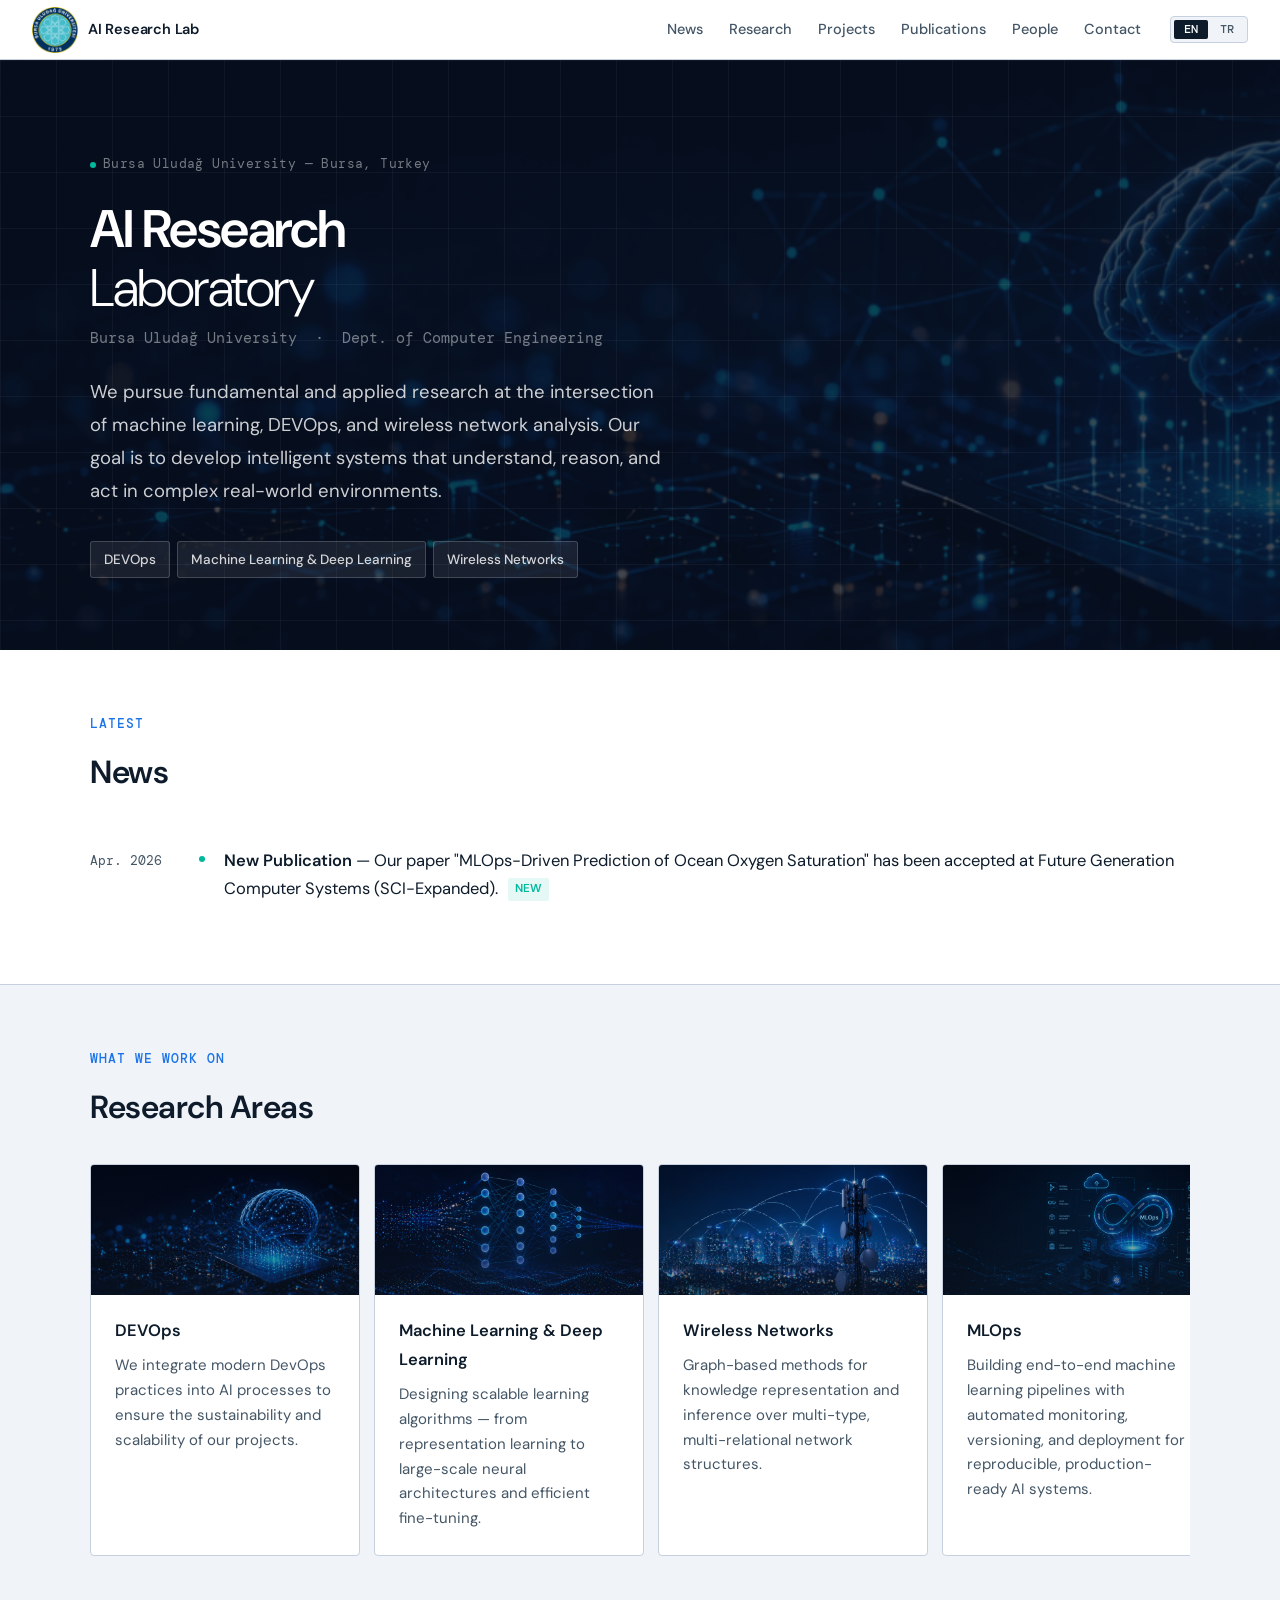
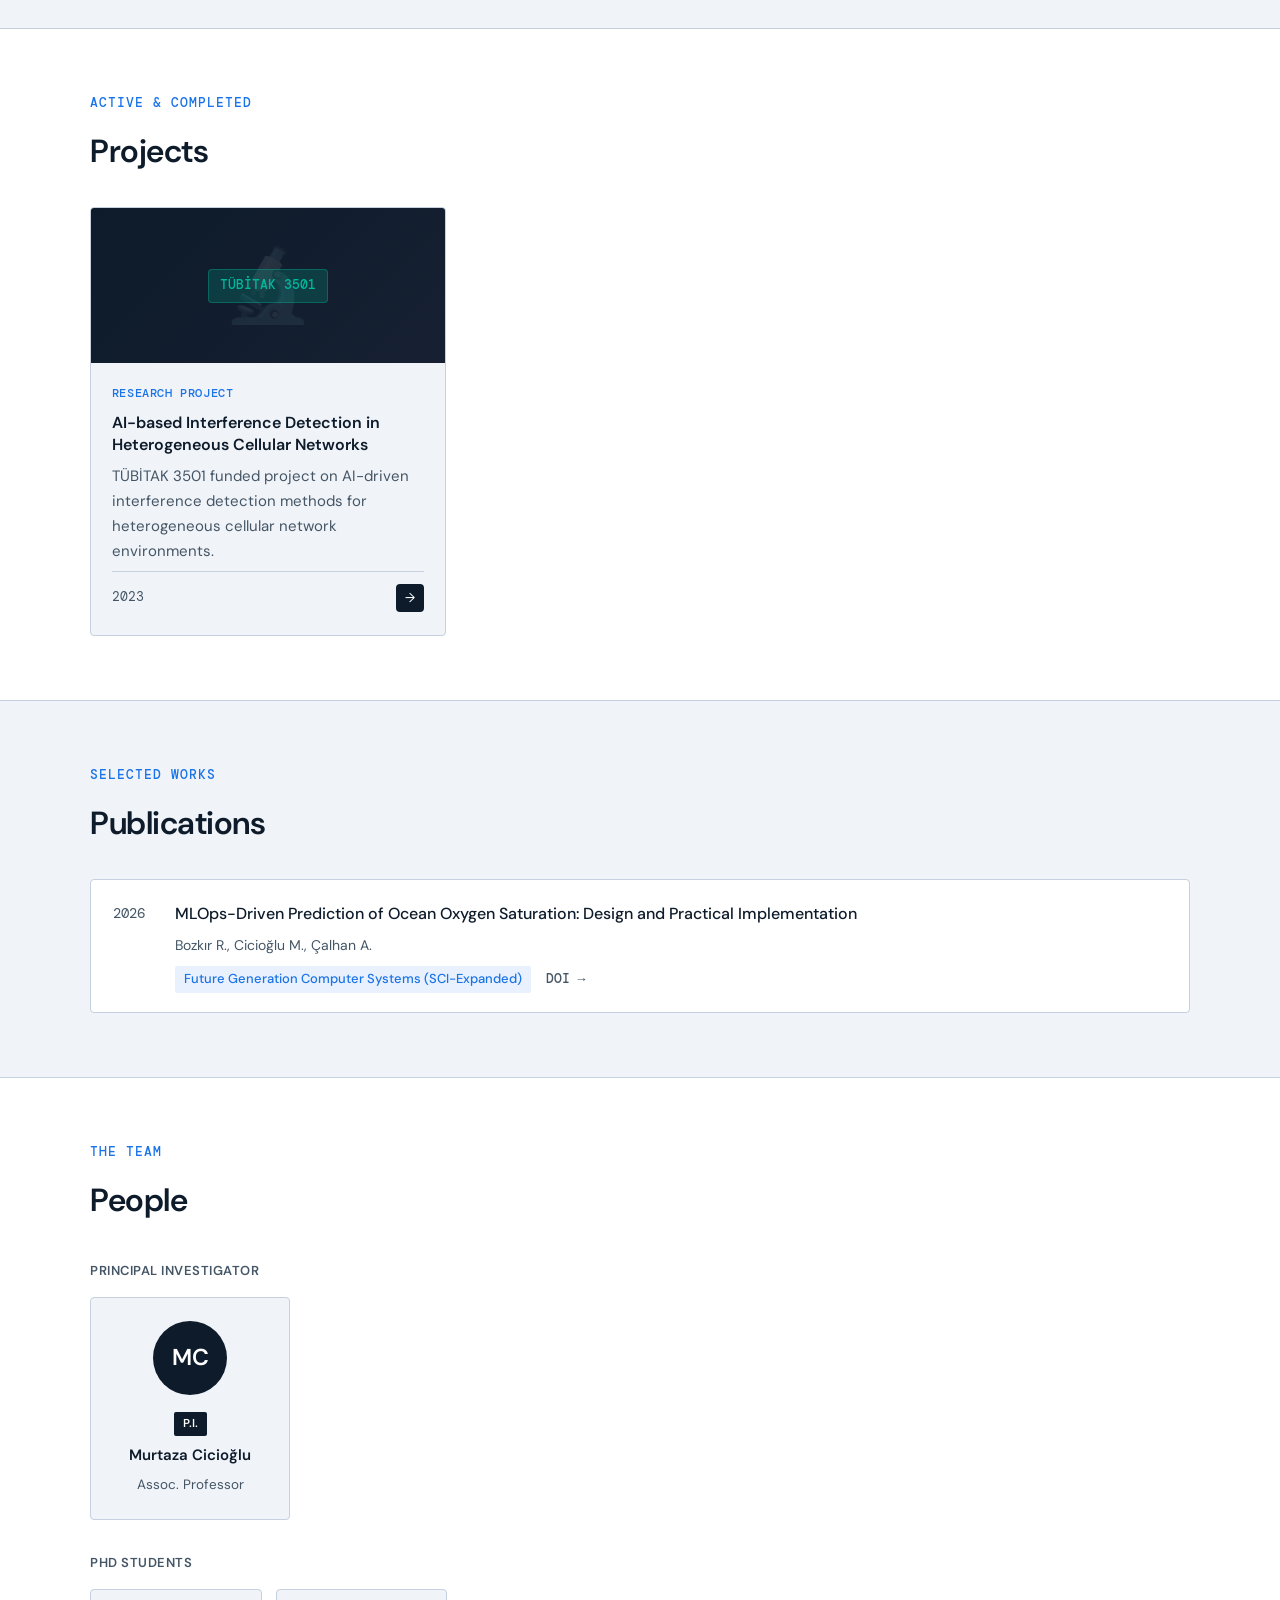
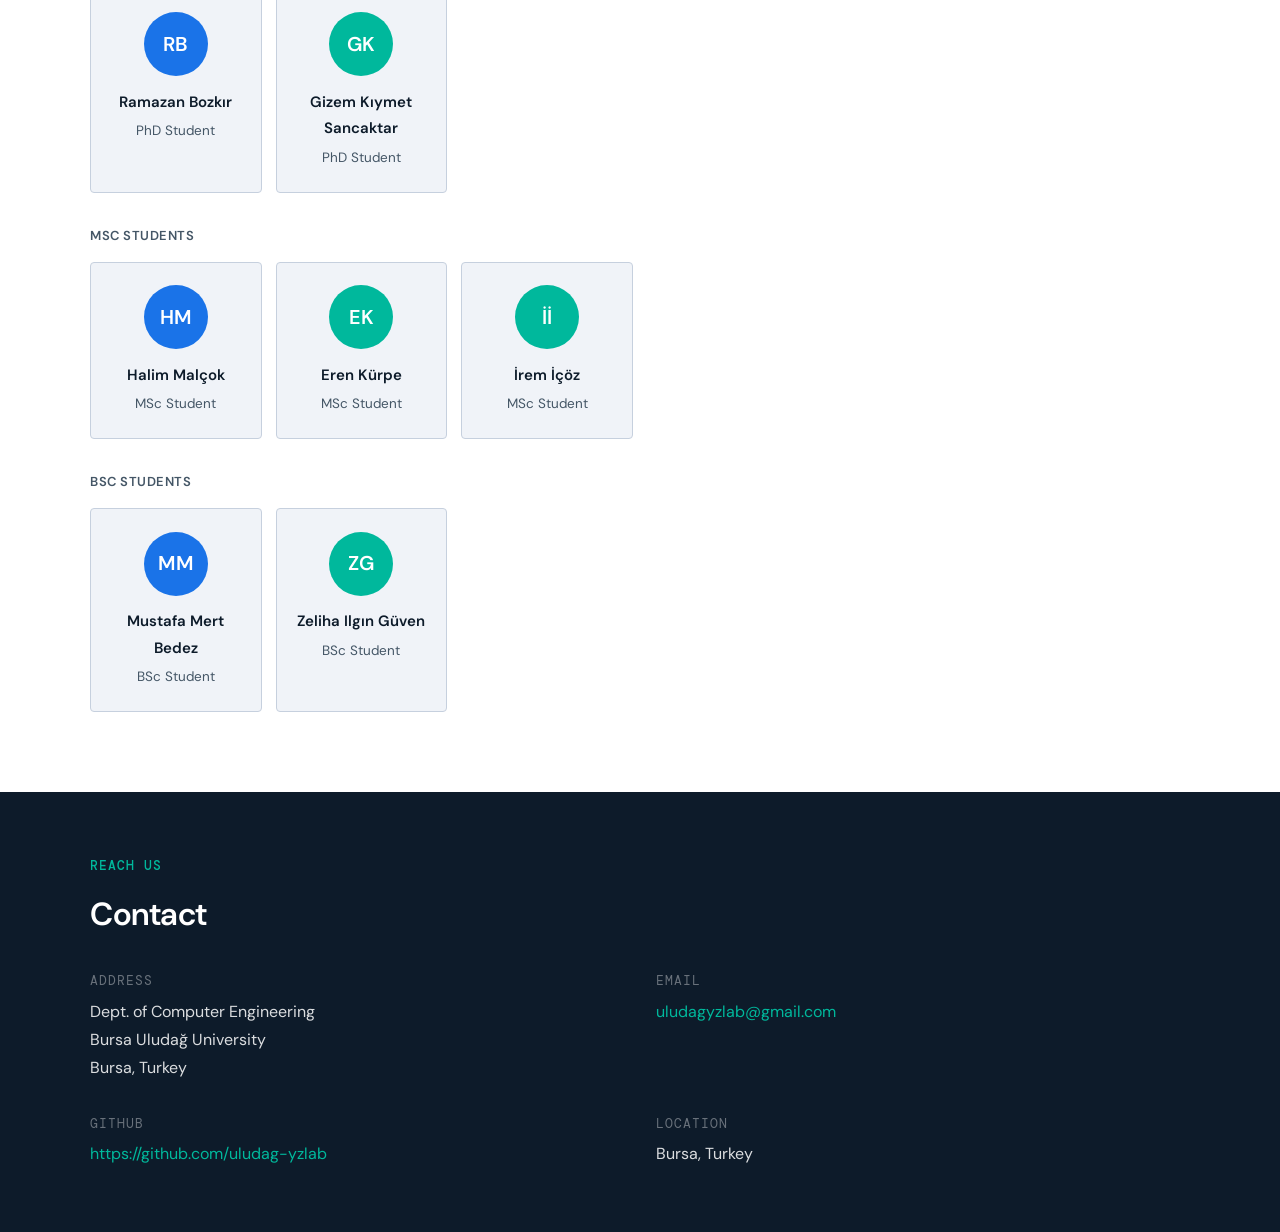
==== commit 6a47e779: "update github link" ====
--- a/index.html
+++ b/index.html
@@ -418,7 +418,7 @@
       </div>
       <div class="contact-item">
         <label>GitHub</label>
-        <a>https://github.com/uludag-yz-lab</a>
+        <a>https://github.com/uludag-yzlab</a>
       </div>
       <div class="contact-item">
         <label data-i18n="contact.location">Location</label>
